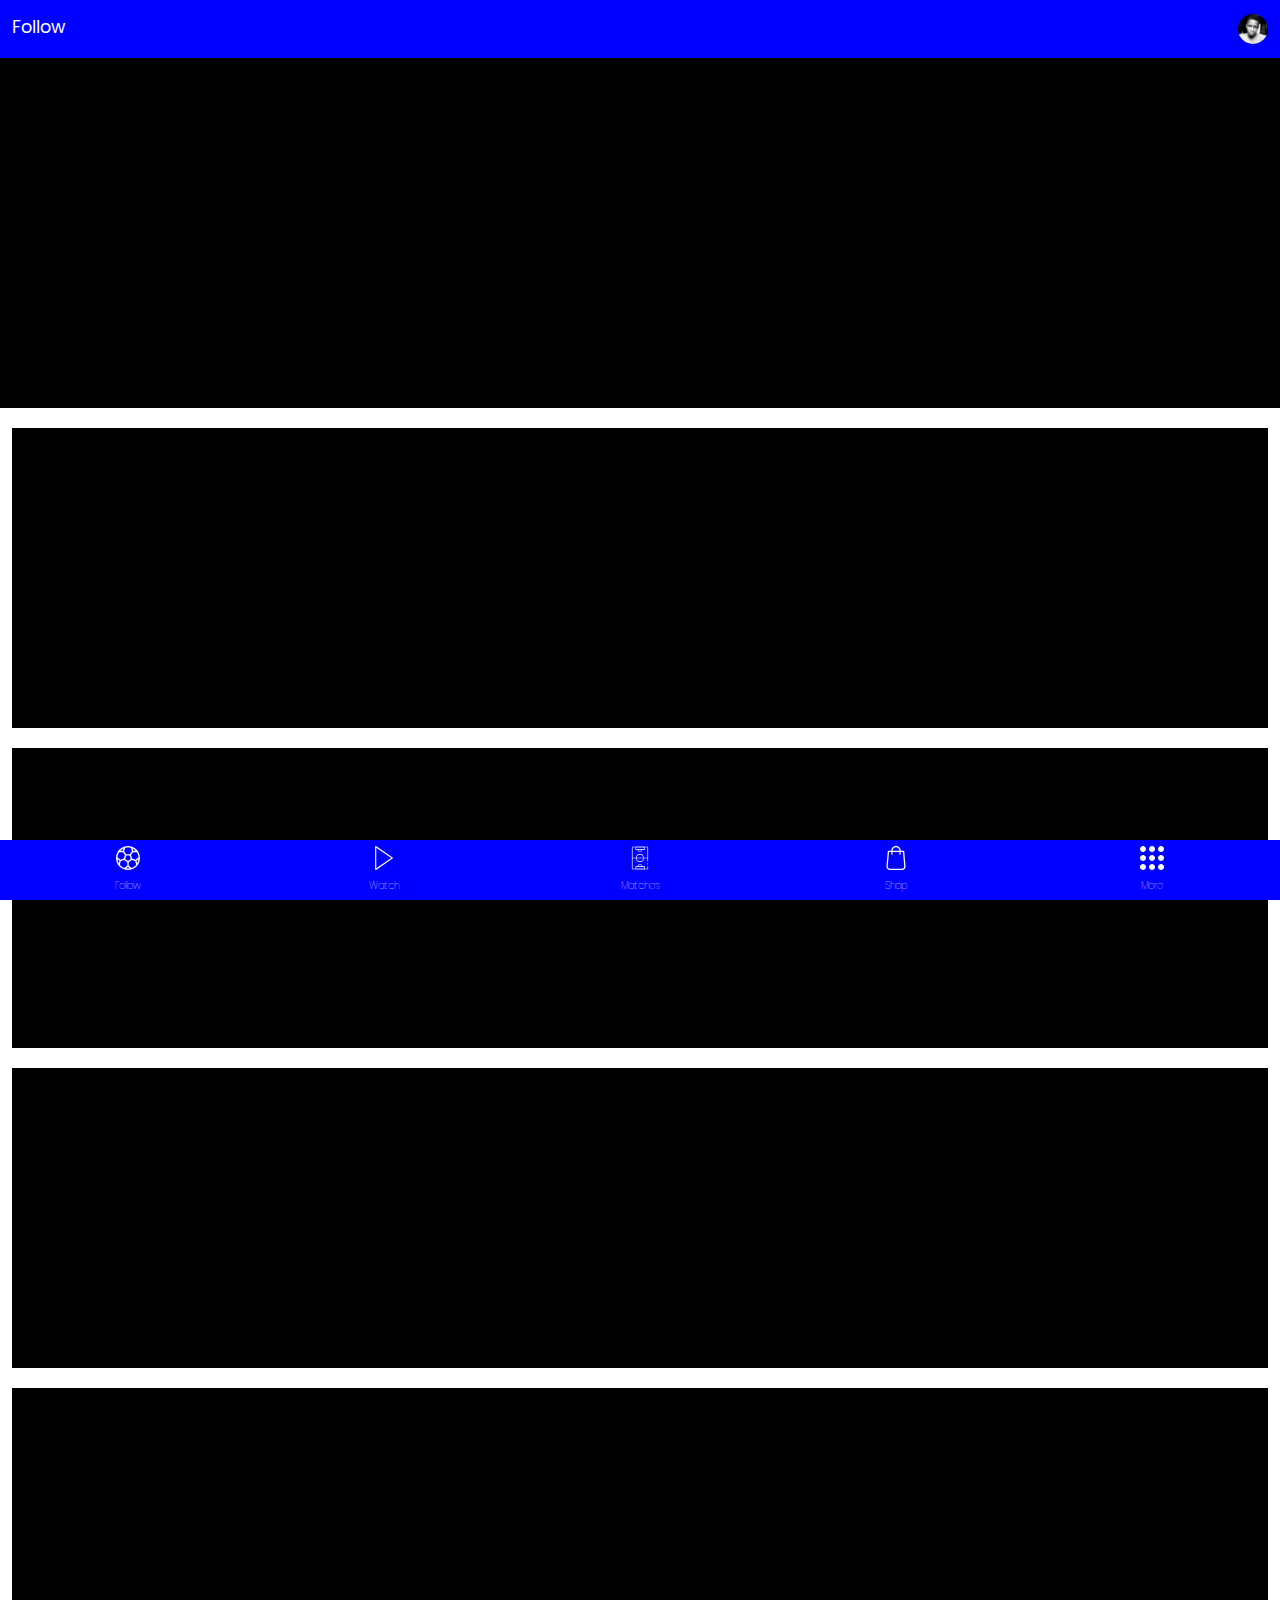
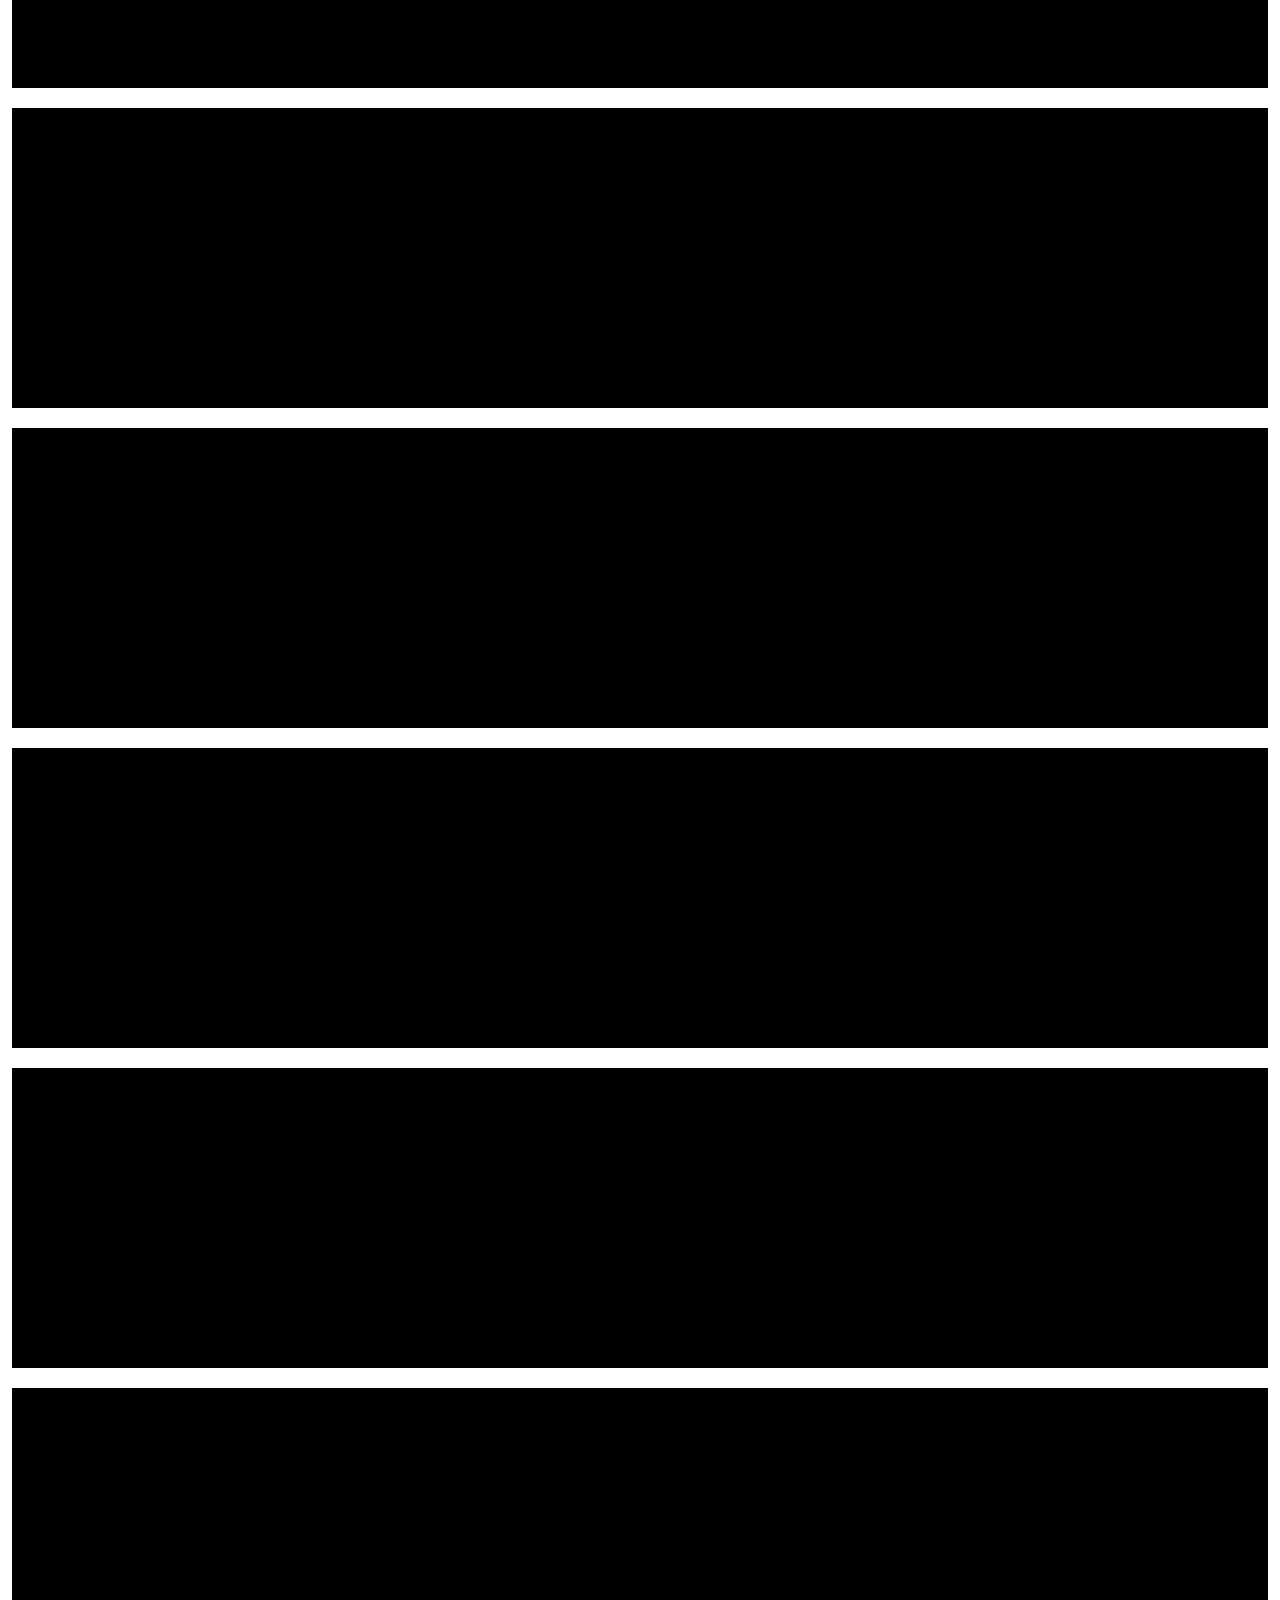
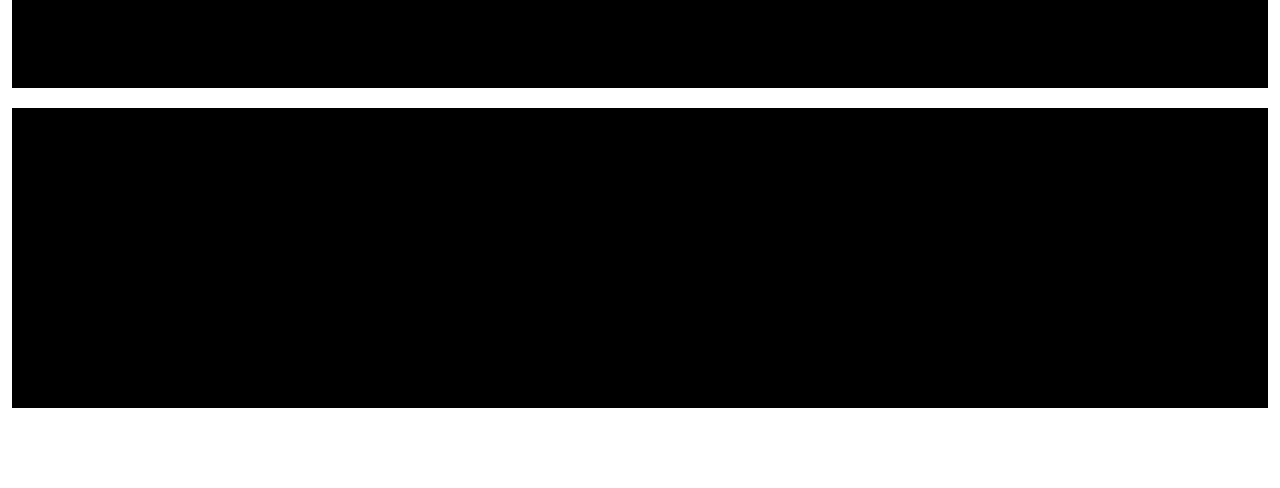
==== index.html @ 5dee57d2 "First commit. Completed the top and bottom navigation bars." ====
<!DOCTYPE html>
<html lang="en">
<head>
    <meta charset="UTF-8">
    <meta http-equiv="X-UA-Compatible" content="IE=edge">
    <meta name="viewport" content="width=device-width, initial-scale=1.0">
    <link rel="stylesheet" href="./style.css">
    <title>Chelsea-App</title>
</head>
<body>
    <nav class="top-nav">
        <a href="#">Follow</a>

        <div class="profile-image">
            <img src="./images/7aq6eh.jpg" alt="">
        </div>
    </nav>

    <main>

        <div class="latest">

        </div>

        <div class="other-feed">
            <div></div>
            <div></div>
            <div></div>
            <div></div>
            <div></div>
            <div></div>
            <div></div>
            <div></div>
            <div></div>
            <div></div>
        </div>

    </main>

    <footer class="bottom-nav">
        
        <button class="menu">
            
            <span class="icons">
                <svg id="Layer_1" enable-background="new 0 0 511.533 511.533" height="512" viewBox="0 0 511.533 511.533" width="512" xmlns="http://www.w3.org/2000/svg"><path d="m436.621 74.912c-48.308-48.308-112.537-74.912-180.854-74.912s-132.547 26.604-180.855 74.912-74.912 112.537-74.912 180.855 26.604 132.546 74.912 180.854 112.537 74.912 180.854 74.912 132.547-26.604 180.854-74.912c48.308-48.308 74.912-112.537 74.912-180.854s-26.603-132.547-74.911-180.855zm.125 240.114 43.062-31.137c-3.574 28.944-12.662 56.616-26.732 81.786zm-20.201-22.413-71.515-23.563-24.828-76.415 44.441-60.748 80.028.136c22.188 33.721 34.863 72.757 36.635 113.762zm-160.778 25.933-59.706-43.379 22.806-70.189h73.801l22.806 70.189zm-89.237-49.577-71.628 23.199-64.651-47.027c1.886-40.986 14.672-79.987 36.961-113.654l80.007.091 44.13 61.006zm-108.384 96.142c-13.993-25.204-23.002-52.898-26.495-81.855l42.968 31.255zm362.893-263.128-53.077-.09-16.378-50.674c23.415 10.986 44.991 26.075 63.823 44.907 1.921 1.921 3.789 3.88 5.632 5.857zm-105.247-63.955 24.62 76.171-44.464 60.778h-80.31l-44.122-60.995 24.843-76.116c19.125-5.182 39.059-7.866 59.408-7.866 20.566 0 40.712 2.737 60.025 8.028zm-155.261 12.924-16.522 50.622-53.079-.06c1.703-1.817 3.427-3.619 5.196-5.388 18.988-18.988 40.766-34.166 64.405-45.174zm-81.13 345.779 24.751-76.025 71.621-23.197 64.993 47.22v75.288l-64.778 47.064c-29.628-11.17-56.803-28.614-79.863-51.674-5.957-5.957-11.526-12.198-16.724-18.676zm133.352 80.722 43.013-31.251 43.013 31.251c-14.029 2.692-28.414 4.08-43.013 4.08s-28.984-1.389-43.013-4.08zm122.791-10.371-64.778-47.064v-75.288l64.925-47.171 71.499 23.558 24.541 76.116c-5.083 6.298-10.519 12.371-16.323 18.175-23.061 23.06-50.236 40.504-79.864 51.674z"/>
                </svg>
            </span>
            
            <span class="description">
                Follow
            </span>

        </button>
        
        <button class="menu">
            
            <span class="icons">
                <svg version="1.1" id="Capa_1" xmlns="http://www.w3.org/2000/svg" xmlns:xlink="http://www.w3.org/1999/xlink" x="0px" y="0px"
	 viewBox="0 0 41.999 41.999" style="enable-background:new 0 0 41.999 41.999;" xml:space="preserve">
<path d="M36.068,20.176l-29-20C6.761-0.035,6.363-0.057,6.035,0.114C5.706,0.287,5.5,0.627,5.5,0.999v40
	c0,0.372,0.206,0.713,0.535,0.886c0.146,0.076,0.306,0.114,0.465,0.114c0.199,0,0.397-0.06,0.568-0.177l29-20
	c0.271-0.187,0.432-0.494,0.432-0.823S36.338,20.363,36.068,20.176z M7.5,39.095V2.904l26.239,18.096L7.5,39.095z"/>
<g>
</g>
<g>
</g>
<g>
</g>
<g>
</g>
<g>
</g>
<g>
</g>
<g>
</g>
<g>
</g>
<g>
</g>
<g>
</g>
<g>
</g>
<g>
</g>
<g>
</g>
<g>
</g>
<g>
</g>
                </svg>

            </span>
            
            <span class="description">
                Watch
            </span>

        </button>
        
        <div class="menu">
            
            <span class="icons">
                <svg id="Icons" height="512" viewBox="0 0 74 74" width="512" xmlns="http://www.w3.org/2000/svg"><path d="m61 72h-48a1 1 0 0 1 -1-1v-68a1 1 0 0 1 1-1h48a1 1 0 0 1 1 1v43.53a1 1 0 0 1 -2 0v-42.53h-46v66h46v-6.53a1 1 0 0 1 2 0v7.53a1 1 0 0 1 -1 1z"/><path d="m61 57.47a1 1 0 0 1 -1-1v-2.94a1 1 0 0 1 2 0v2.94a1 1 0 0 1 -1 1z"/><path d="m51 12h-27a1 1 0 0 1 -1-1v-8a1 1 0 0 1 1-1h27a1 1 0 0 1 1 1v8a1 1 0 0 1 -1 1zm-26-2h25v-6h-25z"/><path d="m37 18a7.008 7.008 0 0 1 -7-7 1 1 0 0 1 2 0 5 5 0 0 0 10 0 1 1 0 0 1 2 0 7.008 7.008 0 0 1 -7 7z"/><path d="m51 72h-27a1 1 0 0 1 -1-1v-8a1 1 0 0 1 1-1h27a1 1 0 0 1 1 1v8a1 1 0 0 1 -1 1zm-26-2h25v-6h-25z"/><path d="m43 64a1 1 0 0 1 -1-1 5 5 0 0 0 -10 0 1 1 0 0 1 -2 0 7 7 0 0 1 14 0 1 1 0 0 1 -1 1z"/><path d="m61 38h-48a1 1 0 0 1 0-2h48a1 1 0 0 1 0 2z"/><path d="m37 49a12 12 0 1 1 12-12 12.013 12.013 0 0 1 -12 12zm0-22a10 10 0 1 0 10 10 10.011 10.011 0 0 0 -10-10z"/></svg>
            </span>
            
            <span class="description">
                Matches
            </span>

        </div>
        
        <button class="menu">
            
            <span class="icons">

                <svg version="1.1" id="Capa_1" xmlns="http://www.w3.org/2000/svg" xmlns:xlink="http://www.w3.org/1999/xlink" x="0px" y="0px"
	 viewBox="0 0 489 489" style="enable-background:new 0 0 489 489;" xml:space="preserve">
<g>
	<path d="M440.1,422.7l-28-315.3c-0.6-7-6.5-12.3-13.4-12.3h-57.6C340.3,42.5,297.3,0,244.5,0s-95.8,42.5-96.6,95.1H90.3
		c-7,0-12.8,5.3-13.4,12.3l-28,315.3c0,0.4-0.1,0.8-0.1,1.2c0,35.9,32.9,65.1,73.4,65.1h244.6c40.5,0,73.4-29.2,73.4-65.1
		C440.2,423.5,440.2,423.1,440.1,422.7z M244.5,27c37.9,0,68.8,30.4,69.6,68.1H174.9C175.7,57.4,206.6,27,244.5,27z M366.8,462
		H122.2c-25.4,0-46-16.8-46.4-37.5l26.8-302.3h45.2v41c0,7.5,6,13.5,13.5,13.5s13.5-6,13.5-13.5v-41h139.3v41
		c0,7.5,6,13.5,13.5,13.5s13.5-6,13.5-13.5v-41h45.2l26.9,302.3C412.8,445.2,392.1,462,366.8,462z"/>
</g>
<g>
</g>
<g>
</g>
<g>
</g>
<g>
</g>
<g>
</g>
<g>
</g>
<g>
</g>
<g>
</g>
<g>
</g>
<g>
</g>
<g>
</g>
<g>
</g>
<g>
</g>
<g>
</g>
<g>
</g>
                </svg>

            </span>
            
            <span class="description">
                Shop
            </span>

        </button>
        
        <button class="menu">
            
            <span class="icons">
                <svg height="448pt" viewBox="0 0 448 448" width="448pt" xmlns="http://www.w3.org/2000/svg"><path d="m280 56c0 30.929688-25.070312 56-56 56s-56-25.070312-56-56 25.070312-56 56-56 56 25.070312 56 56zm0 0"/><path d="m280 392c0 30.929688-25.070312 56-56 56s-56-25.070312-56-56 25.070312-56 56-56 56 25.070312 56 56zm0 0"/><path d="m280 224c0 30.929688-25.070312 56-56 56s-56-25.070312-56-56 25.070312-56 56-56 56 25.070312 56 56zm0 0"/><path d="m448 56c0 30.929688-25.070312 56-56 56s-56-25.070312-56-56 25.070312-56 56-56 56 25.070312 56 56zm0 0"/><path d="m448 392c0 30.929688-25.070312 56-56 56s-56-25.070312-56-56 25.070312-56 56-56 56 25.070312 56 56zm0 0"/><path d="m448 224c0 30.929688-25.070312 56-56 56s-56-25.070312-56-56 25.070312-56 56-56 56 25.070312 56 56zm0 0"/><path d="m112 56c0 30.929688-25.070312 56-56 56s-56-25.070312-56-56 25.070312-56 56-56 56 25.070312 56 56zm0 0"/><path d="m112 392c0 30.929688-25.070312 56-56 56s-56-25.070312-56-56 25.070312-56 56-56 56 25.070312 56 56zm0 0"/><path d="m112 224c0 30.929688-25.070312 56-56 56s-56-25.070312-56-56 25.070312-56 56-56 56 25.070312 56 56zm0 0"/></svg>
            </span>
            
            <span class="description">
                More
            </span>

        </button>
    </footer>

    <script src="./app.js"></script>
</body>
</html>
---- style.css ----
@import url('https://fonts.googleapis.com/css2?family=Poppins:ital,wght@0,100;0,200;0,300;0,400;0,500;0,600;0,700;0,800;0,900;1,100;1,200;1,300;1,400;1,500;1,600;1,700;1,800;1,900&display=swap');

* {
    margin: 0;
    padding: 0;
    box-sizing: border-box;
    font-family: 'Poppins', sans-serif; 
}

body {
    width: 100%;
    
}

.top-nav {
    display: flex;
    justify-content: space-between;
    background-color: blue;
    padding: 14px 12px;
    width: 100%;
    position: sticky;
    top: 0;
}

.top-nav a {
    font-size: 1.1em;
    text-decoration: none;
    color: #fff;
    cursor: pointer;
}

.top-nav .profile-image {
    width: 30px;
    height: 30px;
    border-radius: 50%;
    overflow: hidden;
}

.top-nav .profile-image img {
    width: 100%;
}

/* main section */

main {
    display: grid;
    grid-template-columns: 1fr;
}

main > .latest {
    width: 100%;
    height: 350px;
    background-color: black;
}

main > .other-feed {
    padding: 0px 12px;
}

main > .other-feed > div {
    width: 100%;
    height: 300px;
    background-color: black;
    margin: 20px 0px;

}






.bottom-nav {
    width: 100%;
    display: flex;
    align-items: center;
    background-color: blue;
    position: sticky;
    bottom: 0px;
}

.bottom-nav > .menu {
    width: 100%;
    display: flex;
    flex-direction: column;
    align-items: center;
    padding: 6px 10px;
    justify-content: center;
    background-color: blue;
    border: none;
    outline: none;
}

.bottom-nav > .menu.active {
    background-color: rgb(55, 55, 255);
}

.bottom-nav > .menu > .icons {
    display: grid;
    place-items: center;
    margin-bottom: 8px;
}

.bottom-nav > .menu > .icons > svg {
    width: 24px;
    height: 24px;
    fill: #fff;
}

.bottom-nav > .menu > .description {
    color: #fff;
    font-size: 10px;
    font-weight: 100;
}
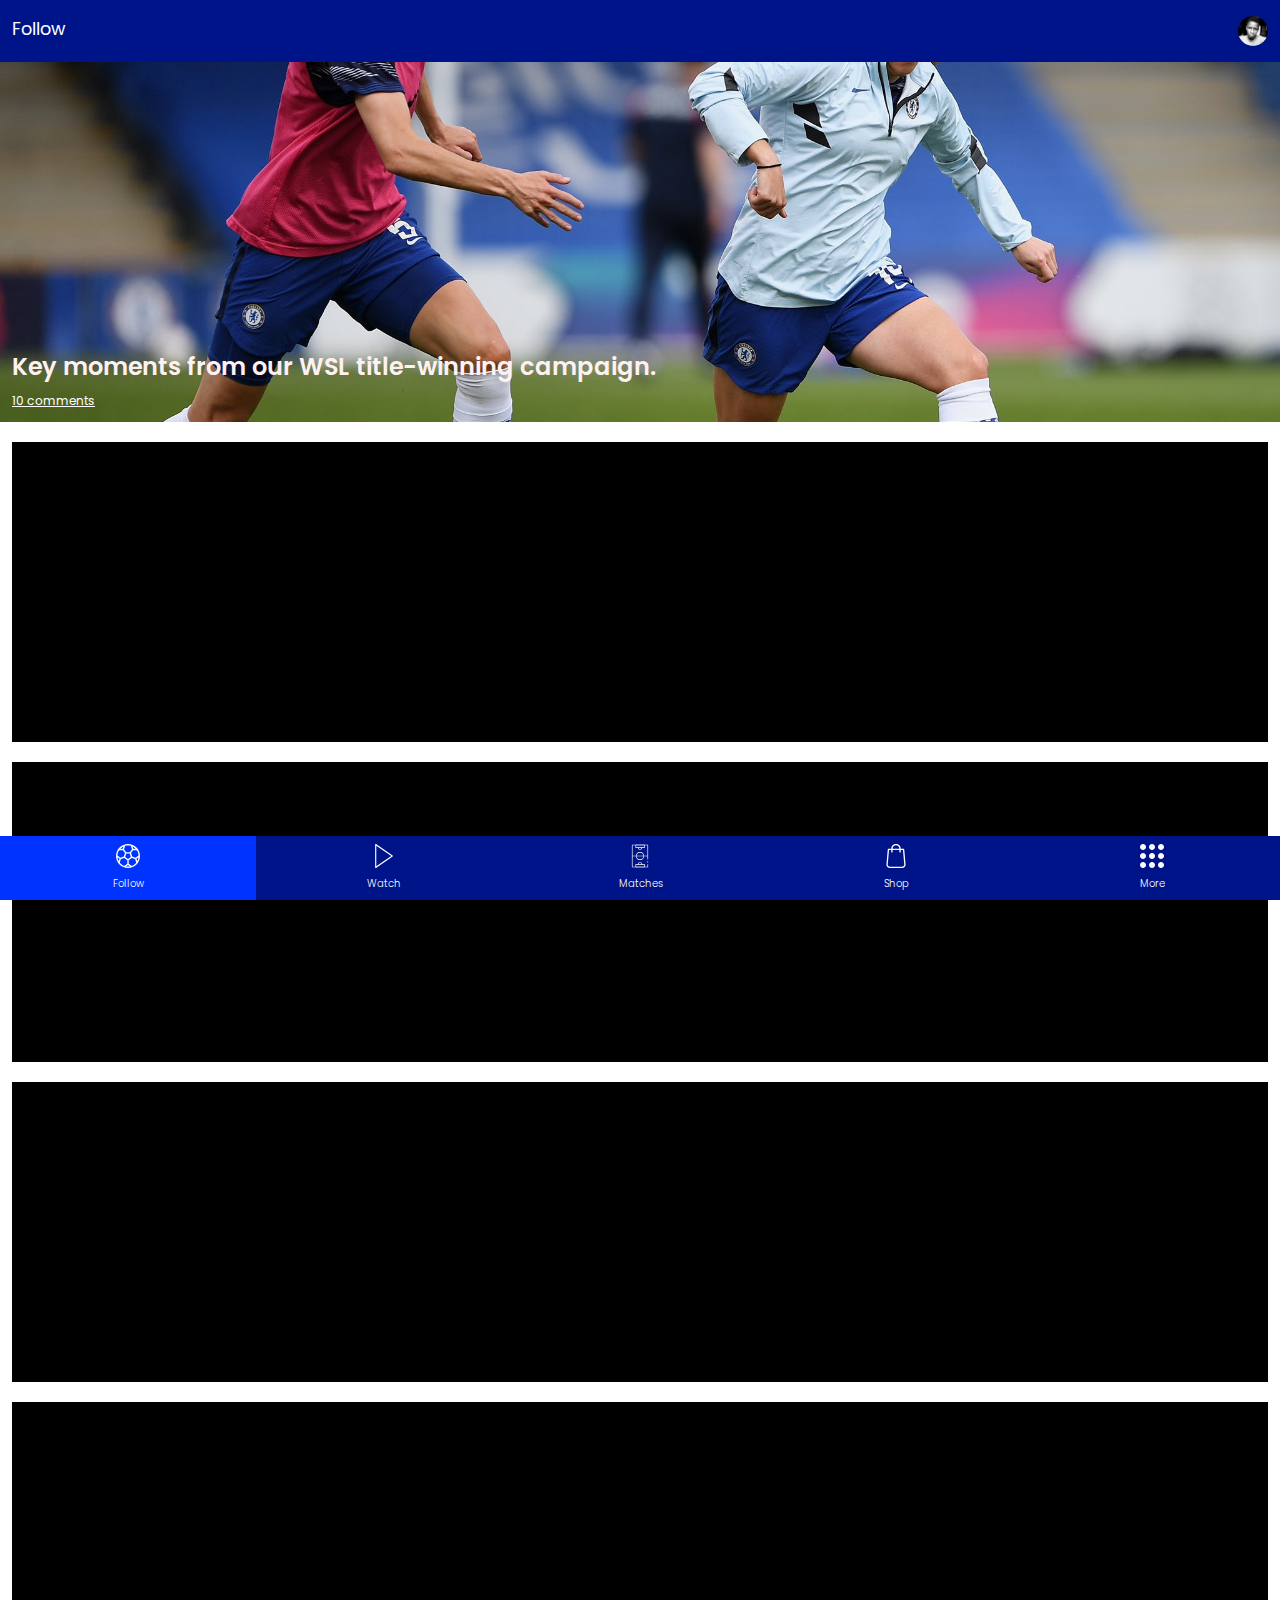
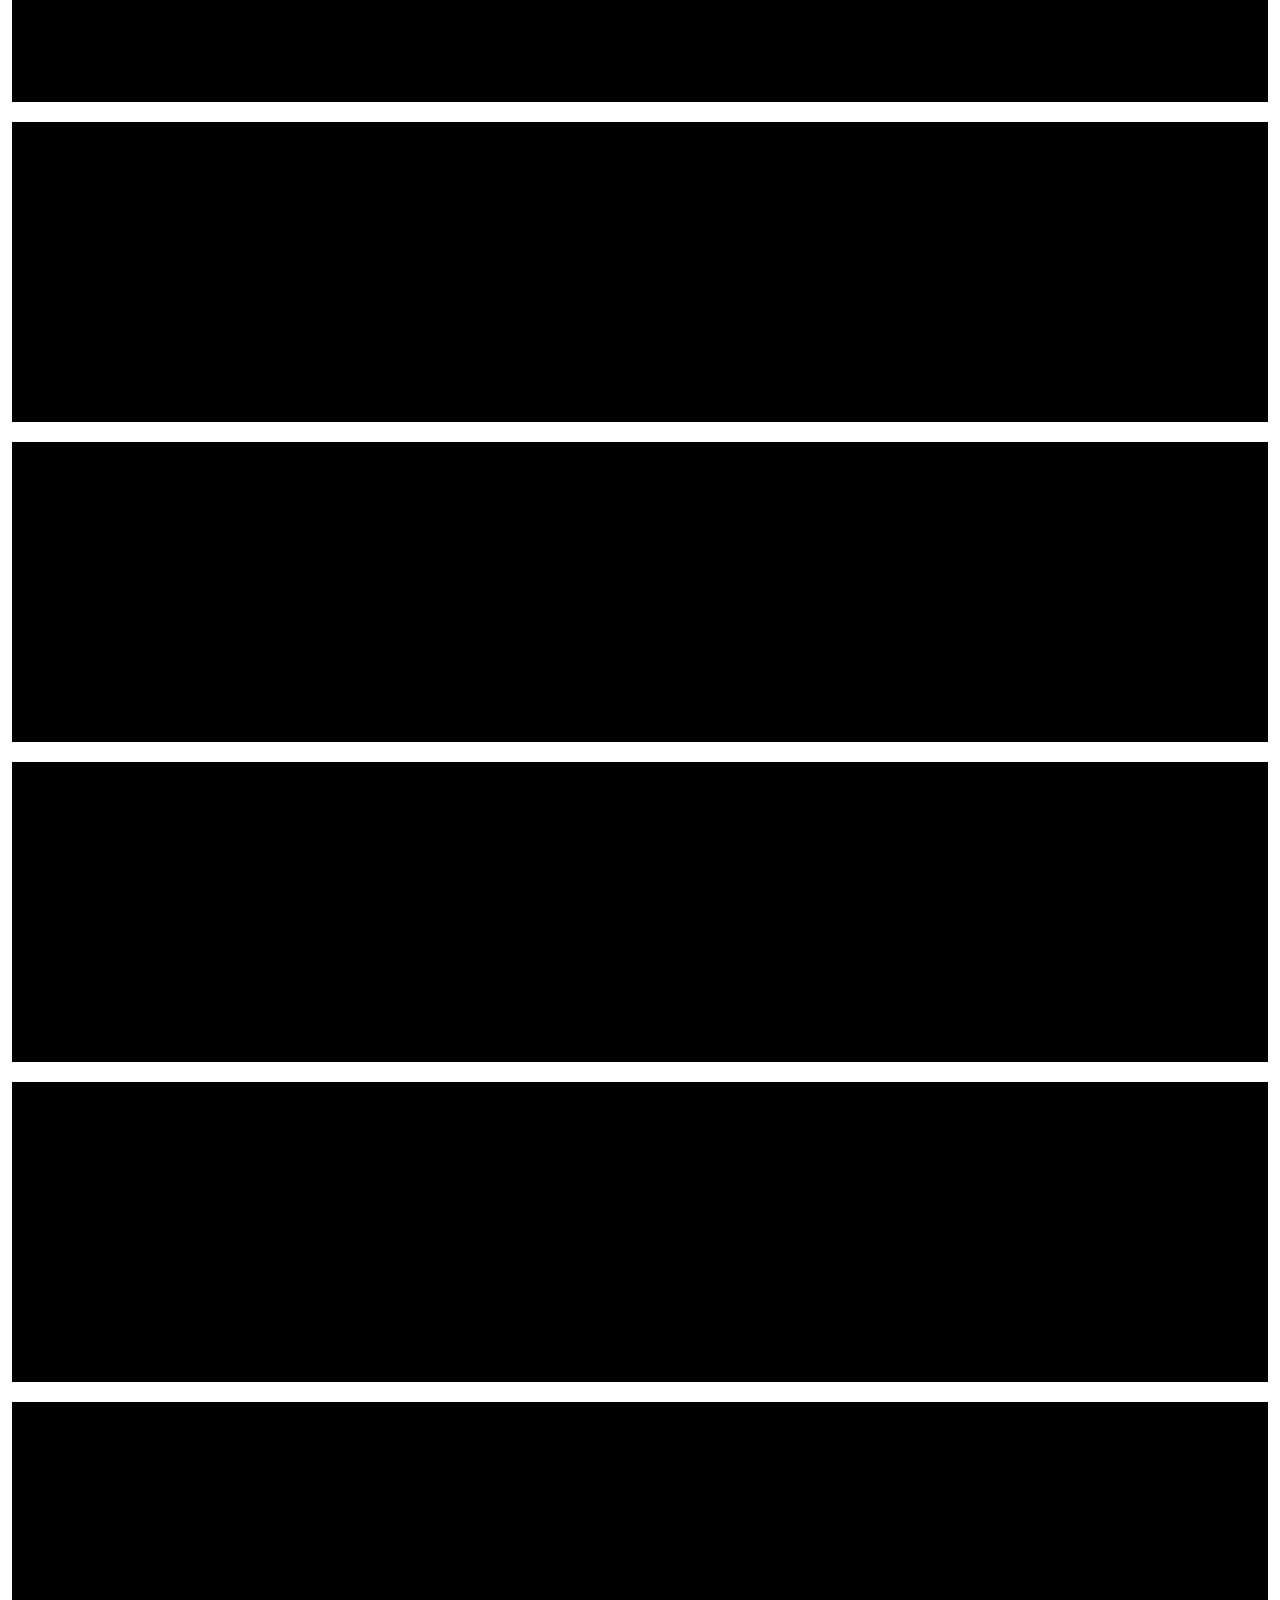
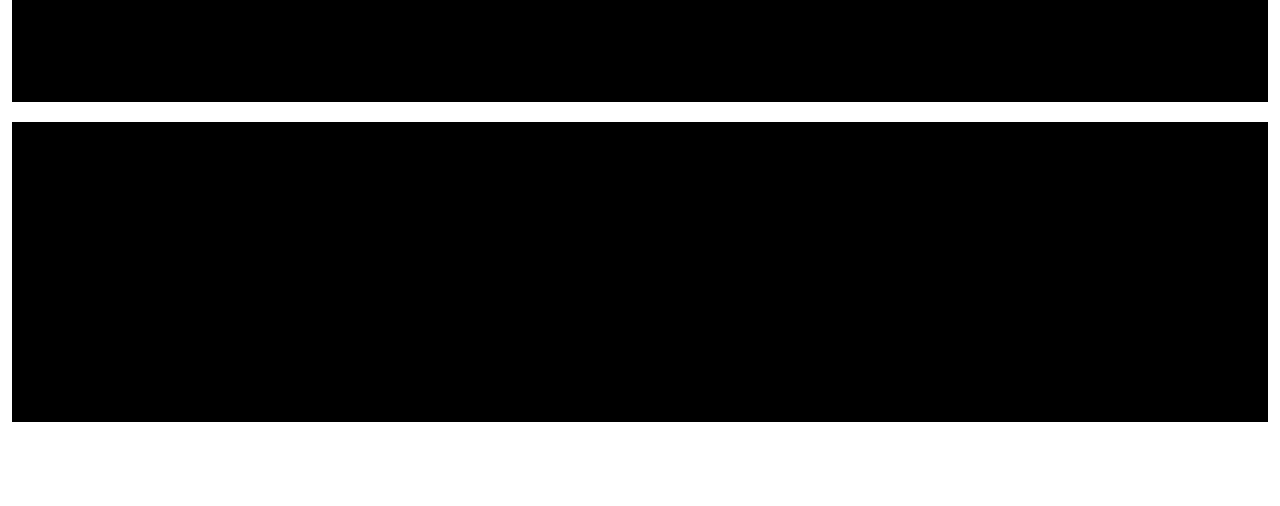
==== commit f742e9a0: "Second commit." ====
--- a/index.html
+++ b/index.html
@@ -4,7 +4,7 @@
     <meta charset="UTF-8">
     <meta http-equiv="X-UA-Compatible" content="IE=edge">
     <meta name="viewport" content="width=device-width, initial-scale=1.0">
-    <link rel="stylesheet" href="./style.css">
+    <link rel="stylesheet" href="./css/style.css">
     <title>Chelsea-App</title>
 </head>
 <body>
@@ -19,7 +19,10 @@
     <main>
 
         <div class="latest">
-
+            <div class="title">
+                <h3>Key moments from our WSL title-winning campaign.</h3>
+                <a href="#">10 comments</a>
+            </div>
         </div>
 
         <div class="other-feed">
@@ -39,7 +42,7 @@
 
     <footer class="bottom-nav">
         
-        <button class="menu">
+        <button class="menu active">
             
             <span class="icons">
                 <svg id="Layer_1" enable-background="new 0 0 511.533 511.533" height="512" viewBox="0 0 511.533 511.533" width="512" xmlns="http://www.w3.org/2000/svg"><path d="m436.621 74.912c-48.308-48.308-112.537-74.912-180.854-74.912s-132.547 26.604-180.855 74.912-74.912 112.537-74.912 180.855 26.604 132.546 74.912 180.854 112.537 74.912 180.854 74.912 132.547-26.604 180.854-74.912c48.308-48.308 74.912-112.537 74.912-180.854s-26.603-132.547-74.911-180.855zm.125 240.114 43.062-31.137c-3.574 28.944-12.662 56.616-26.732 81.786zm-20.201-22.413-71.515-23.563-24.828-76.415 44.441-60.748 80.028.136c22.188 33.721 34.863 72.757 36.635 113.762zm-160.778 25.933-59.706-43.379 22.806-70.189h73.801l22.806 70.189zm-89.237-49.577-71.628 23.199-64.651-47.027c1.886-40.986 14.672-79.987 36.961-113.654l80.007.091 44.13 61.006zm-108.384 96.142c-13.993-25.204-23.002-52.898-26.495-81.855l42.968 31.255zm362.893-263.128-53.077-.09-16.378-50.674c23.415 10.986 44.991 26.075 63.823 44.907 1.921 1.921 3.789 3.88 5.632 5.857zm-105.247-63.955 24.62 76.171-44.464 60.778h-80.31l-44.122-60.995 24.843-76.116c19.125-5.182 39.059-7.866 59.408-7.866 20.566 0 40.712 2.737 60.025 8.028zm-155.261 12.924-16.522 50.622-53.079-.06c1.703-1.817 3.427-3.619 5.196-5.388 18.988-18.988 40.766-34.166 64.405-45.174zm-81.13 345.779 24.751-76.025 71.621-23.197 64.993 47.22v75.288l-64.778 47.064c-29.628-11.17-56.803-28.614-79.863-51.674-5.957-5.957-11.526-12.198-16.724-18.676zm133.352 80.722 43.013-31.251 43.013 31.251c-14.029 2.692-28.414 4.08-43.013 4.08s-28.984-1.389-43.013-4.08zm122.791-10.371-64.778-47.064v-75.288l64.925-47.171 71.499 23.558 24.541 76.116c-5.083 6.298-10.519 12.371-16.323 18.175-23.061 23.06-50.236 40.504-79.864 51.674z"/>
@@ -178,6 +181,6 @@
         </button>
     </footer>
 
-    <script src="./app.js"></script>
+    <script src="./JS/app.js"></script>
 </body>
 </html>--- a/css/style.css
+++ b/css/style.css
@@ -0,0 +1,139 @@
+@import url('https://fonts.googleapis.com/css2?family=Poppins:ital,wght@0,100;0,200;0,300;0,400;0,500;0,600;0,700;0,800;0,900;1,100;1,200;1,300;1,400;1,500;1,600;1,700;1,800;1,900&display=swap');
+
+* {
+    margin: 0;
+    padding: 0;
+    box-sizing: border-box;
+    font-family: 'Poppins', sans-serif; 
+}
+
+body {
+    width: 100%;
+    
+}
+
+.top-nav {
+    display: flex;
+    justify-content: space-between;
+    background-color: #001489;
+    padding: 16px 12px;
+    width: 100%;
+    position: sticky;
+    top: 0;
+}
+
+.top-nav a {
+    font-size: 1.1em;
+    text-decoration: none;
+    color: #fff;
+    cursor: pointer;
+}
+
+.top-nav .profile-image {
+    width: 30px;
+    height: 30px;
+    border-radius: 50%;
+    overflow: hidden;
+}
+
+.top-nav .profile-image img {
+    width: 100%;
+}
+
+/* main section */
+
+main {
+    display: grid;
+    grid-template-columns: 1fr;
+}
+
+main > .latest {
+    width: 100%;
+    height: 360px;
+    background-image: url("../images/E08u3syXMAMa49-.jpg");
+    background-size: cover;
+    background-position: center;
+    position: relative;
+}
+
+main > .latest > .title {
+    display: flex;
+    flex-direction: column;
+    justify-content: center;
+    position: absolute;
+    bottom: 0px;
+    padding: 12px;
+}
+
+main > .latest > .title > h3 {
+    color: #fff1f1;
+    font-size: 24px;
+    font-weight: 600;
+    line-height: 30px;
+    margin-bottom: 10px;
+}
+
+main > .latest > .title > a {
+    font-size: 12px;
+    color: #fff;
+}
+
+main > .other-feed {
+    padding: 0px 12px;
+}
+
+main > .other-feed > div {
+    width: 100%;
+    height: 300px;
+    background-color: black;
+    margin: 20px 0px;
+}
+
+
+
+
+
+
+.bottom-nav {
+    width: 100%;
+    display: flex;
+    align-items: center;
+    background-color:#001489;
+    position: sticky;
+    bottom: 0px;
+}
+
+.bottom-nav > .menu {
+    width: 100%;
+    display: flex;
+    flex-direction: column;
+    align-items: center;
+    padding: 8px 12px;
+    justify-content: center;
+    background-color: #001489;
+    border: none;
+    outline: none;
+}
+
+.bottom-nav > .menu.active {
+    background-color: 
+    #0033ff;
+}
+
+.bottom-nav > .menu > .icons {
+    display: grid;
+    place-items: center;
+    margin-bottom: 8px;
+}
+
+.bottom-nav > .menu > .icons > svg {
+    width: 24px;
+    height: 24px;
+    fill: #fff;
+}
+
+.bottom-nav > .menu > .description {
+    color: #fff;
+    font-size: 10px;
+    font-weight: 300;
+}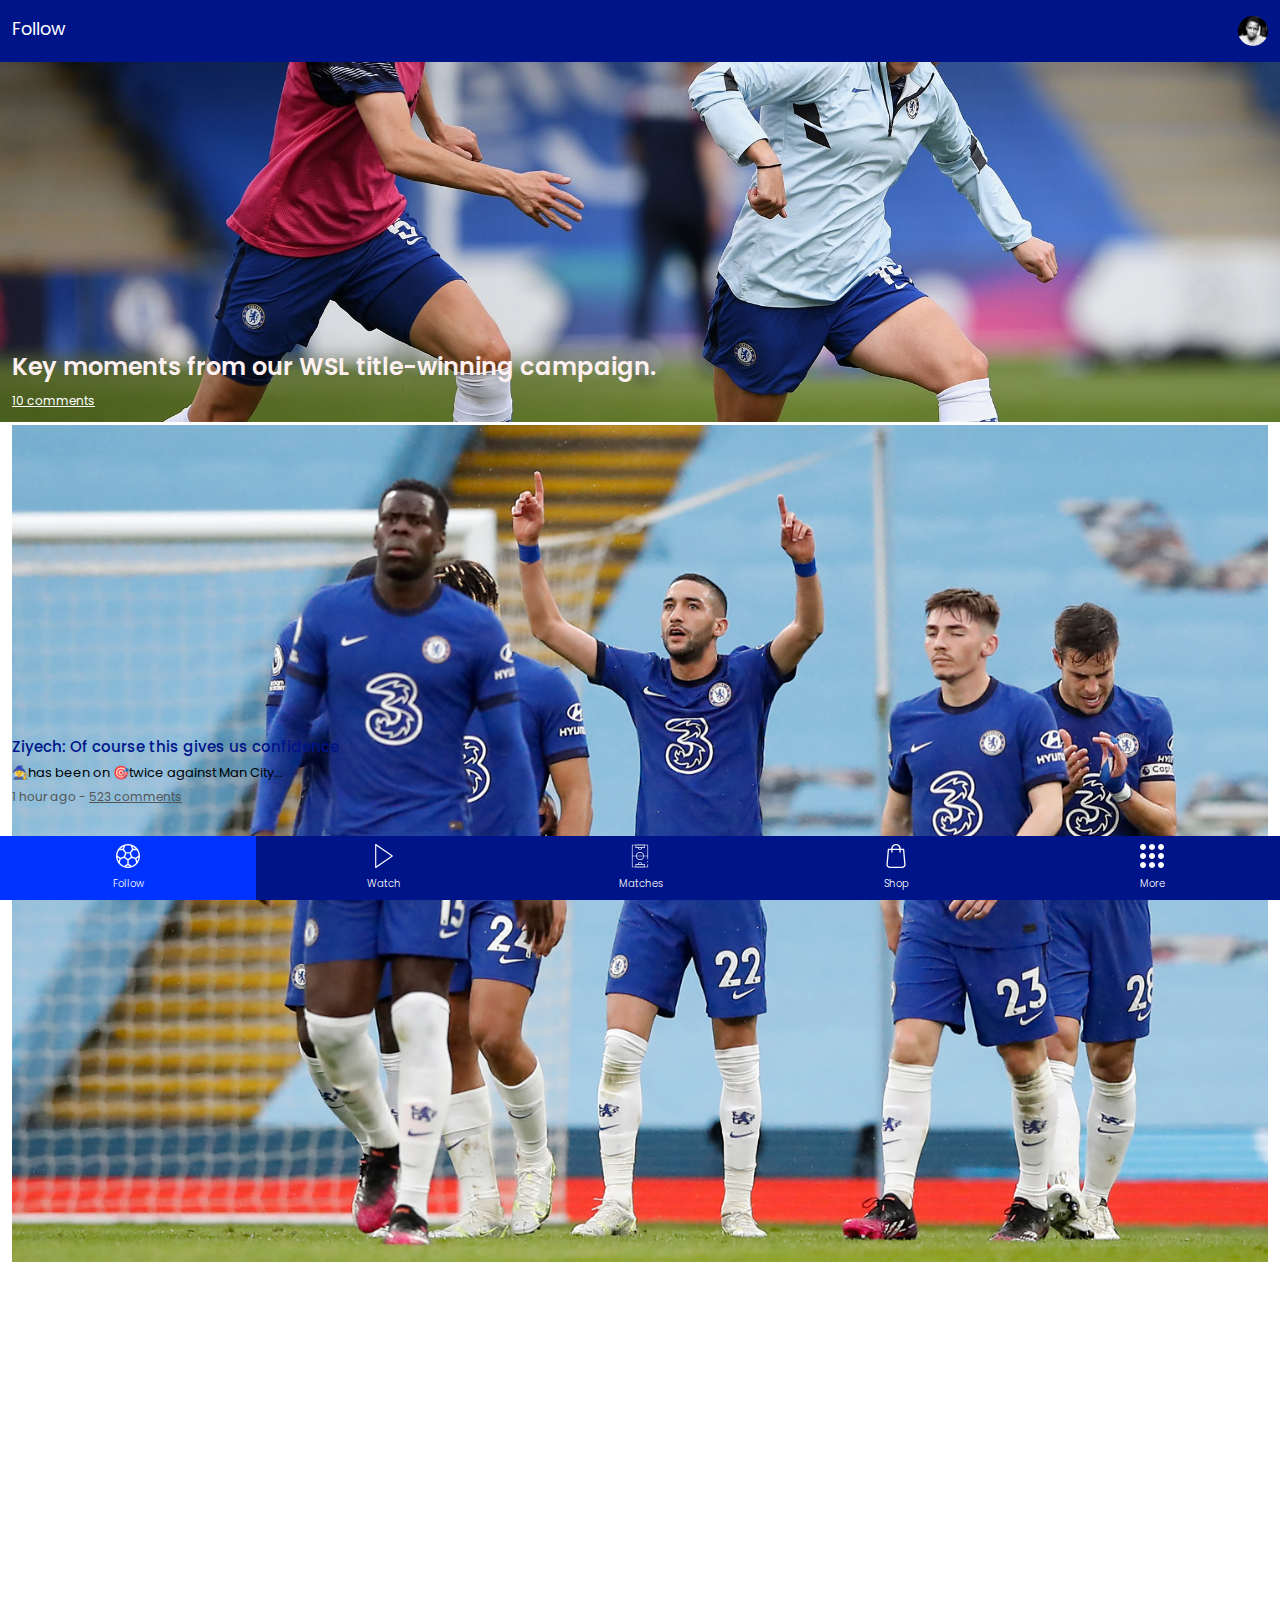
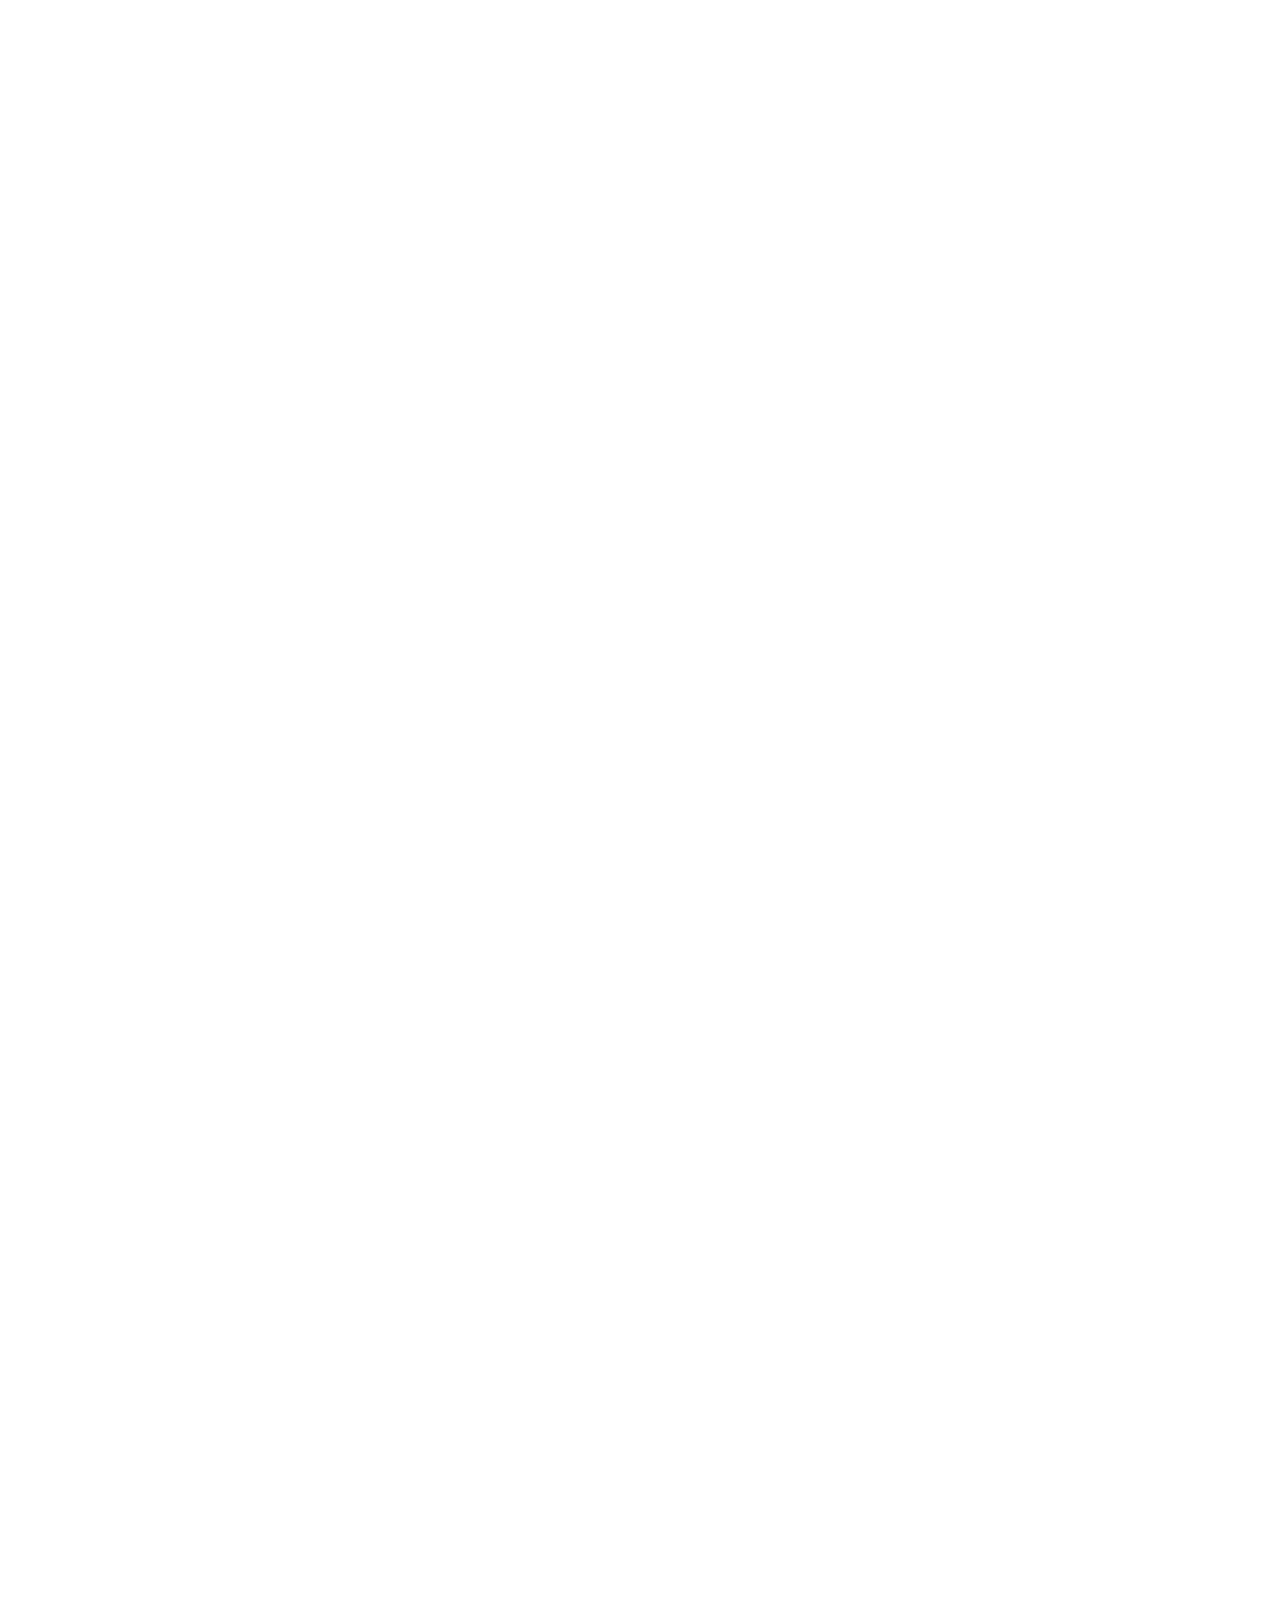
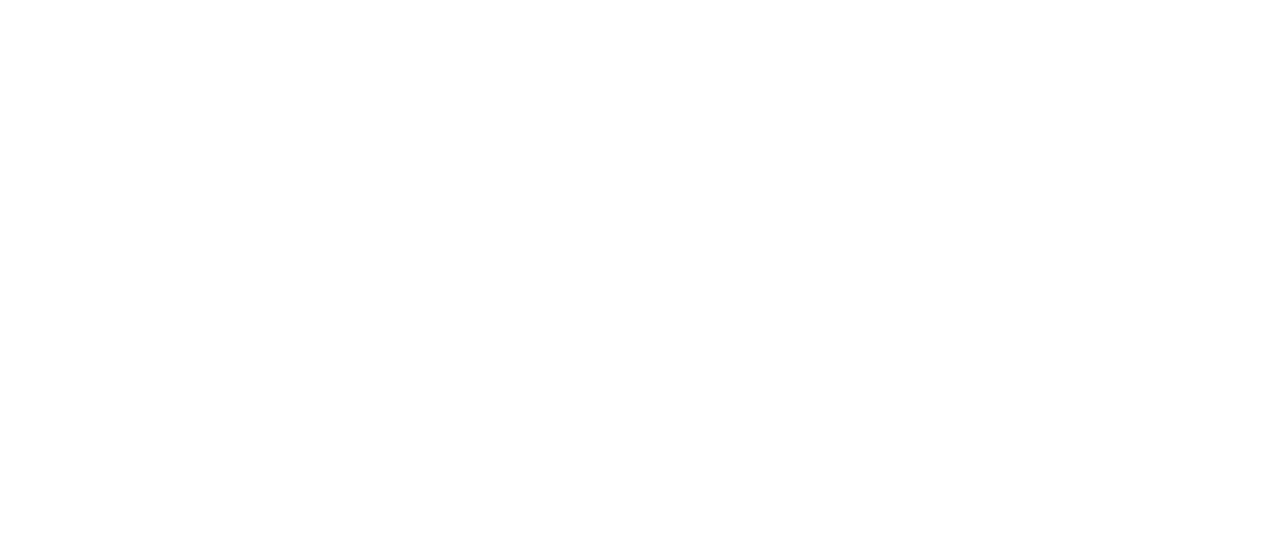
==== commit 1d2f3a0c: "third commit." ====
--- a/index.html
+++ b/index.html
@@ -26,16 +26,53 @@
         </div>
 
         <div class="other-feed">
-            <div></div>
-            <div></div>
-            <div></div>
-            <div></div>
-            <div></div>
-            <div></div>
-            <div></div>
-            <div></div>
-            <div></div>
-            <div></div>
+
+            <div class="feed">
+                <div class="article-image"><img src="./images/19.jpg" alt=""></div>
+
+                <div class="headline">
+                    <p>Ziyech: Of course this gives us confidence</p>
+                    <small>&#129497has been on &#127919twice against Man City...</small>
+                    <span>1 hour ago - <a href="#">523 comments</a></span>
+                </div>
+               
+            </div>
+ 
+            <div class="feed">
+                <div class="article-image"></div>
+            </div>
+ 
+            <div class="feed">
+                <div class="article-image"></div>
+            </div>
+ 
+            <div class="feed">
+                <div class="article-image"></div>
+            </div>
+ 
+            <div class="feed">
+                <div class="article-image"></div>
+            </div>
+ 
+            <div class="feed">
+                <div class="article-image"></div>
+            </div>
+ 
+            <div class="feed">
+                <div class="article-image"></div>
+            </div>
+ 
+            <div class="feed">
+                <div class="article-image"></div>
+            </div>
+ 
+            <div class="feed">
+                <div class="article-image"></div>
+            </div>
+ 
+            <div class="feed">
+                <div class="article-image"></div>
+            </div>
         </div>
 
     </main>
--- a/css/style.css
+++ b/css/style.css
@@ -53,14 +53,18 @@
     background-image: url("../images/E08u3syXMAMa49-.jpg");
     background-size: cover;
     background-position: center;
-    position: relative;
+    /* position: relative; */
+    overflow: hidden;
+    display: flex;
+    align-items: flex-end;
+    margin-bottom: 28px;
 }
 
 main > .latest > .title {
     display: flex;
     flex-direction: column;
     justify-content: center;
-    position: absolute;
+    /* position: absolute; */
     bottom: 0px;
     padding: 12px;
 }
@@ -82,11 +86,53 @@
     padding: 0px 12px;
 }
 
-main > .other-feed > div {
+main > .other-feed > .feed {
+    display: flex;
+    justify-content: center;
+    flex-direction: column;
     width: 100%;
     height: 300px;
-    background-color: black;
+    background-color: transparent;
     margin: 20px 0px;
+}
+
+main > .other-feed > .feed:nth-child(1) > .article-image {
+    width: 100%;
+    height: 300px;
+    
+    background-repeat: no-repeat;
+    background-position: center;
+    background-size: cover;
+}
+
+main > .other-feed > .feed:nth-child(1) > .article-image > img {
+    width: 100%;
+}
+
+main > .other-feed > .feed:nth-child(1) > .headline {
+    width: 100%;
+    display: flex;
+    justify-content: center;
+    flex-direction: column;
+    padding: 10px 0;
+}
+
+main > .other-feed > .feed:nth-child(1) > .headline > p {
+    color: #001489;
+    font-size: 15px;
+    font-weight: 500;
+    margin-bottom: 5px;
+}
+
+main > .other-feed > .feed:nth-child(1) > .headline > small {
+    font-size: 13px;
+    margin-bottom: 5px;
+}
+
+main > .other-feed > .feed:nth-child(1) > .headline > span, a {
+    width: 180px;
+    font-size: 12px;
+    color: #555;
 }
 
 
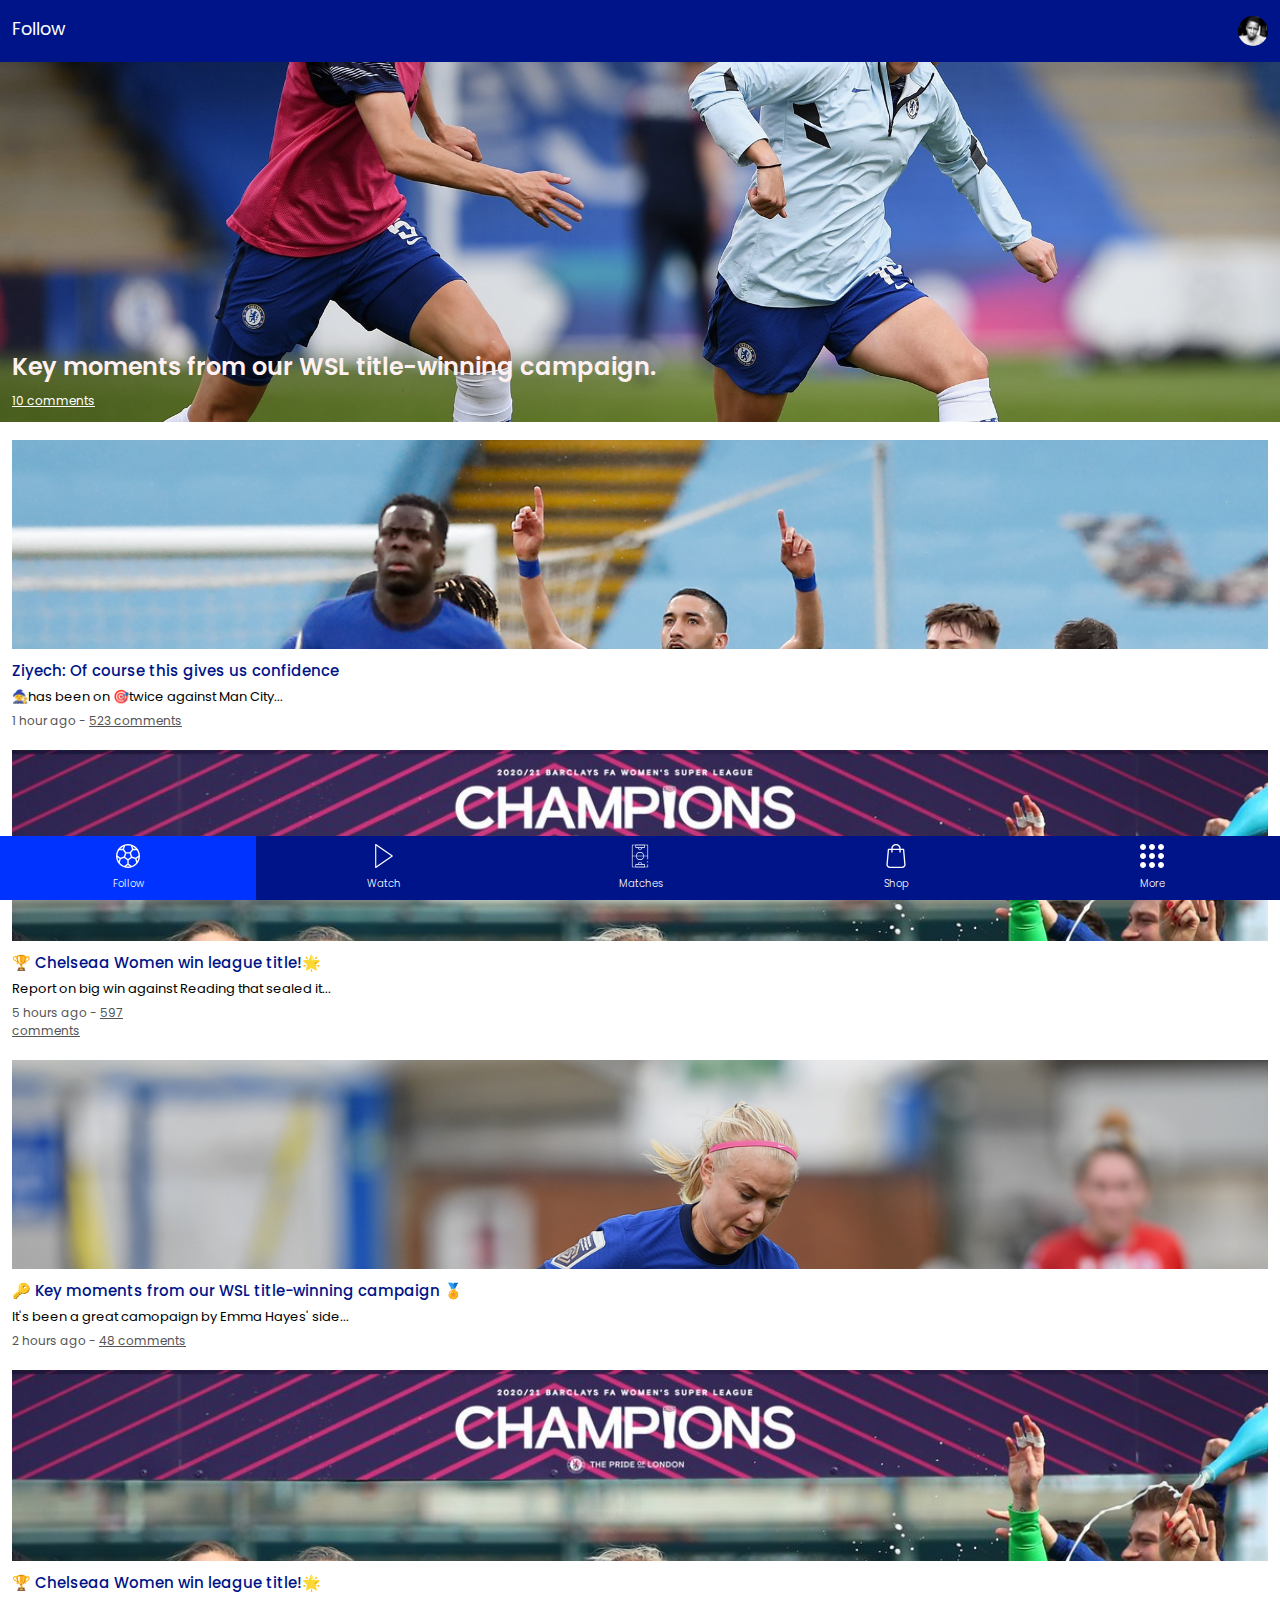
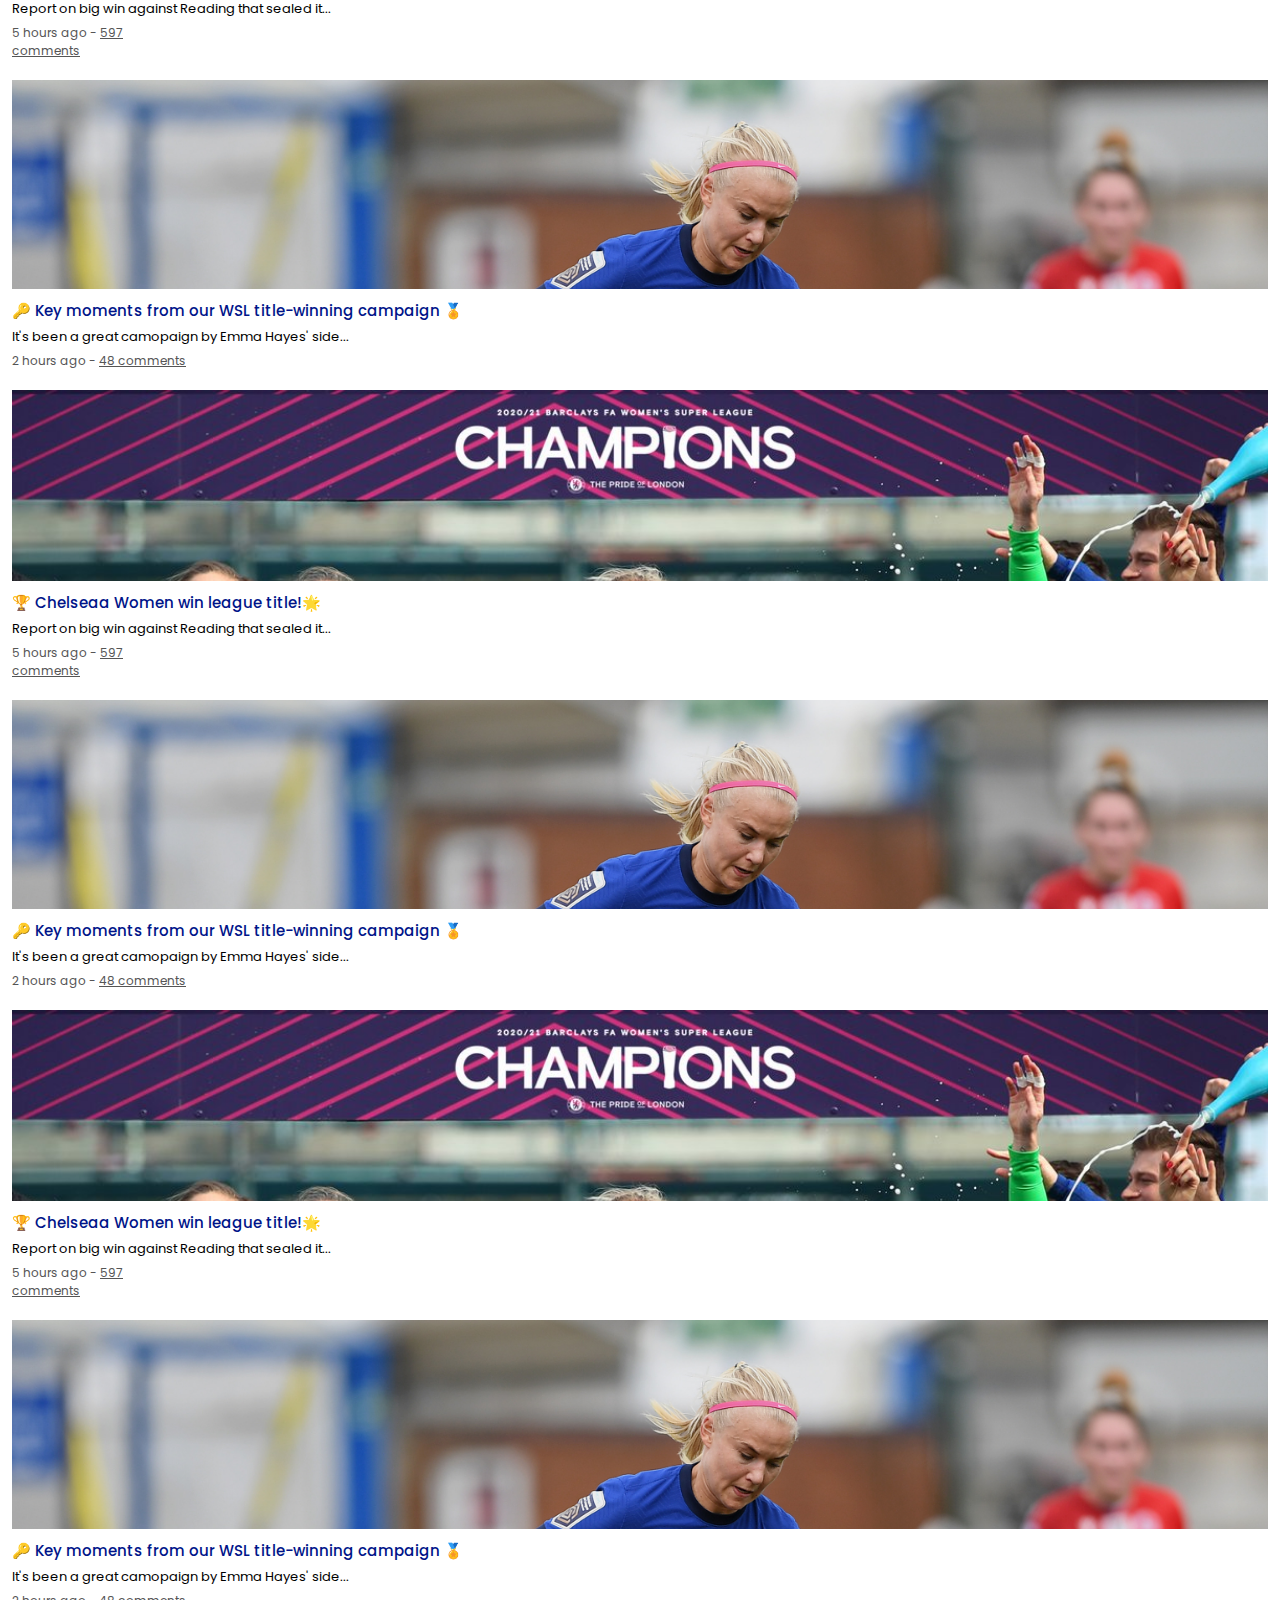
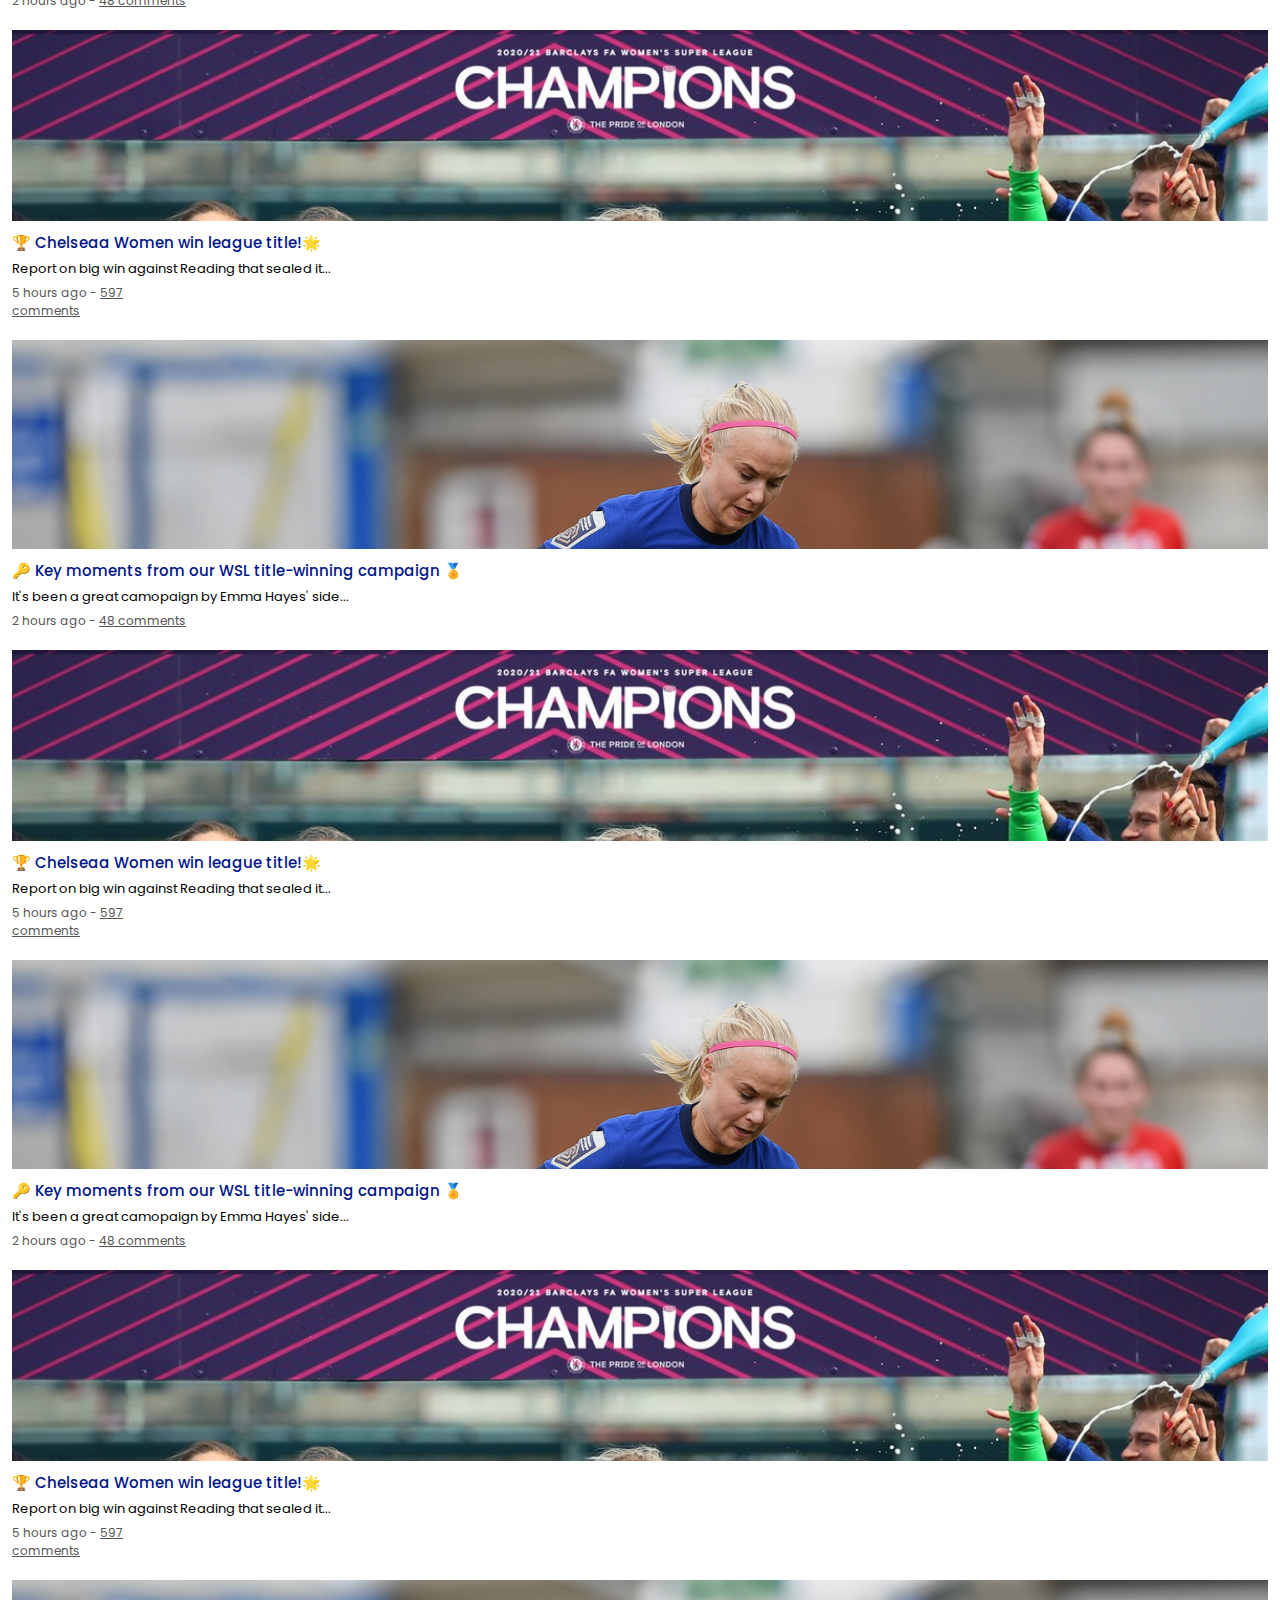
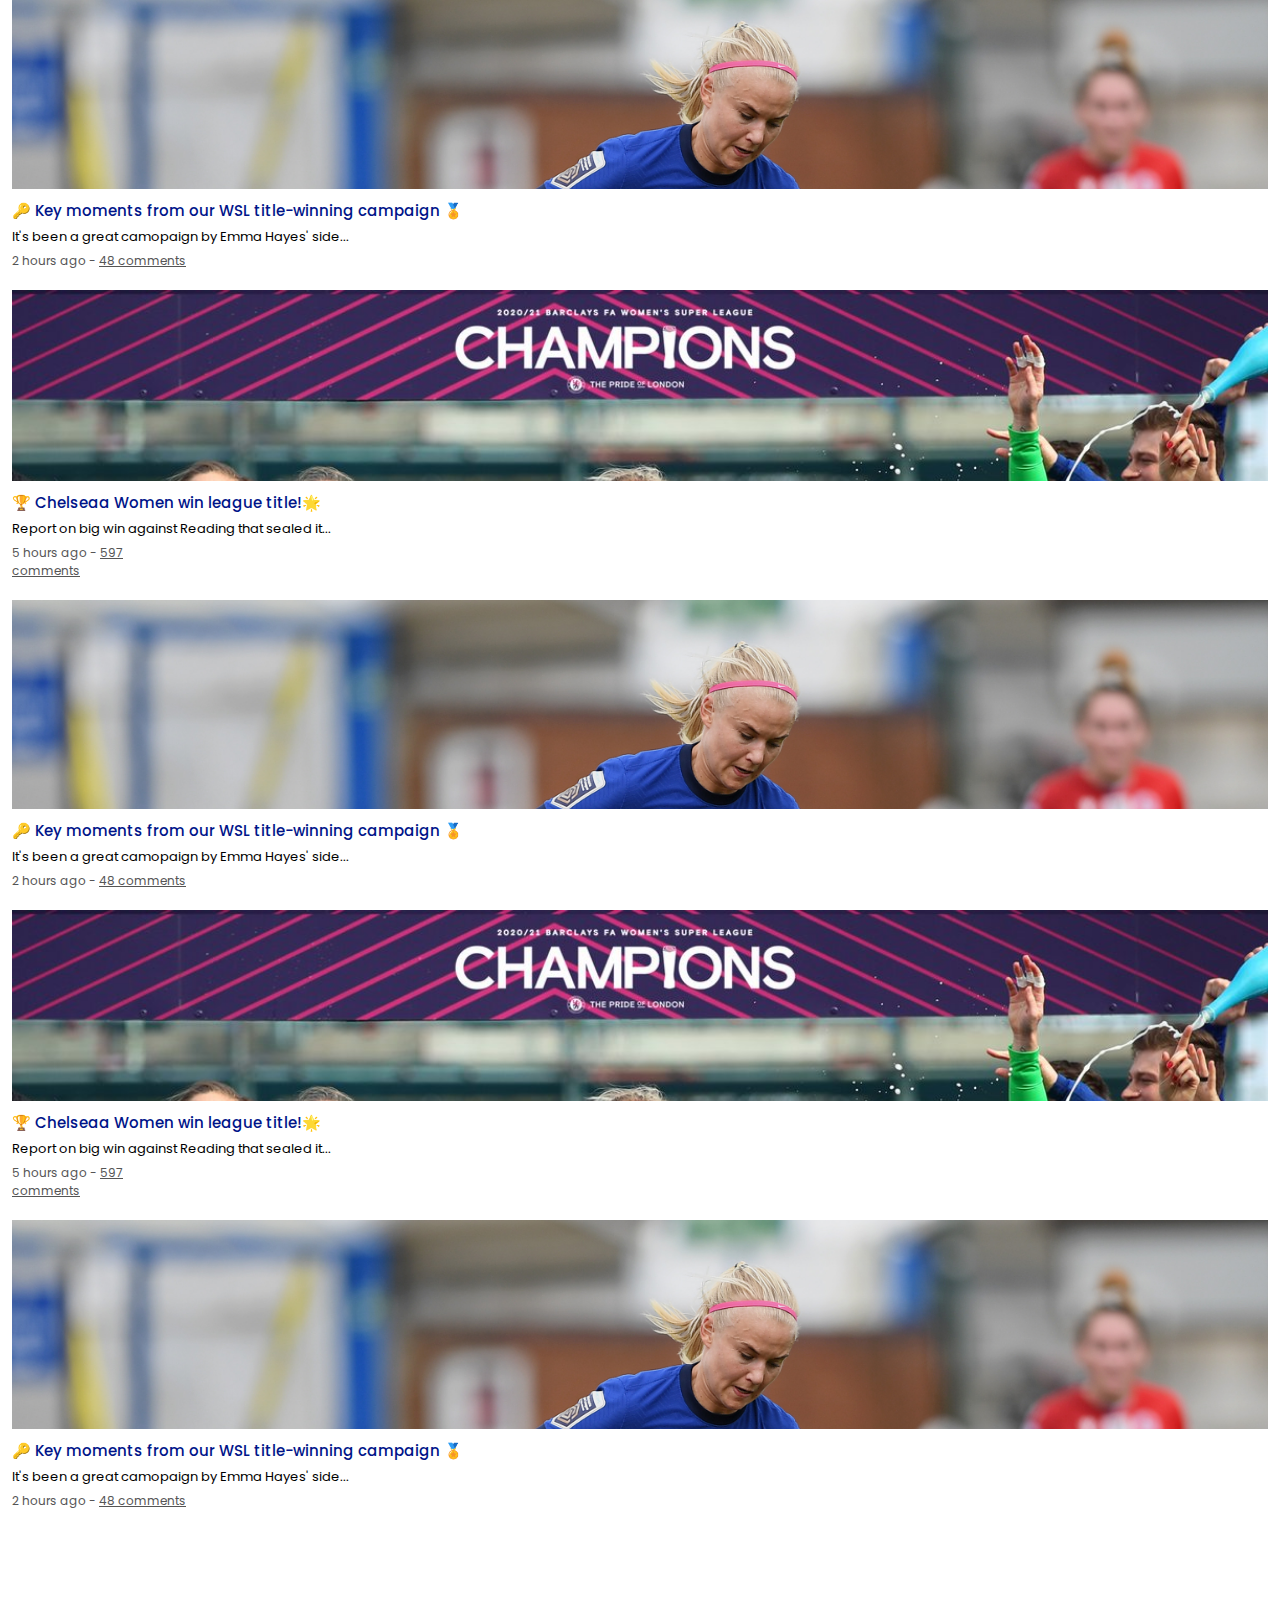
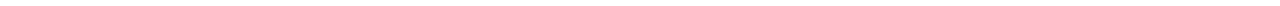
==== commit c403ca32: "Third commit" ====
--- a/index.html
+++ b/index.html
@@ -17,7 +17,6 @@
     </nav>
 
     <main>
-
         <div class="latest">
             <div class="title">
                 <h3>Key moments from our WSL title-winning campaign.</h3>
@@ -39,47 +38,191 @@
             </div>
  
             <div class="feed">
-                <div class="article-image"></div>
-            </div>
- 
-            <div class="feed">
-                <div class="article-image"></div>
-            </div>
- 
-            <div class="feed">
-                <div class="article-image"></div>
-            </div>
- 
-            <div class="feed">
-                <div class="article-image"></div>
-            </div>
- 
-            <div class="feed">
-                <div class="article-image"></div>
-            </div>
- 
-            <div class="feed">
-                <div class="article-image"></div>
-            </div>
- 
-            <div class="feed">
-                <div class="article-image"></div>
-            </div>
- 
-            <div class="feed">
-                <div class="article-image"></div>
-            </div>
- 
-            <div class="feed">
-                <div class="article-image"></div>
-            </div>
-        </div>
-
+                <div class="article-image"><img src="./images/E1Addf8XEAI0fGL.jpg" alt=""></div>
+
+                <div class="headline">
+                    <p>&#127942 Chelseaa Women win league title!&#127775</p>
+                    <small>Report on big win against Reading  that sealed it...</small>
+                    <span>5 hours ago - <a href="#">597 comments</a></span>
+                </div>
+            </div>
+ 
+            <div class="feed">
+                <div class="article-image"><img src="./images/E085ZREWUAEnUPp.jpg" alt=""></div>
+
+                <div class="headline">
+                    <p>&#128273 Key moments from our WSL title-winning campaign &#127941</p>
+                    <small>It's been a great camopaign by Emma Hayes' side...</small>
+                    <span>2 hours ago - <a href="#">48 comments</a></span>
+                </div>
+            </div>
+
+            <div class="feed">
+                <div class="article-image"><img src="./images/E1Addf8XEAI0fGL.jpg" alt=""></div>
+
+                <div class="headline">
+                    <p>&#127942 Chelseaa Women win league title!&#127775</p>
+                    <small>Report on big win against Reading  that sealed it...</small>
+                    <span>5 hours ago - <a href="#">597 comments</a></span>
+                </div>
+            </div>
+ 
+            <div class="feed">
+                <div class="article-image"><img src="./images/E085ZREWUAEnUPp.jpg" alt=""></div>
+
+                <div class="headline">
+                    <p>&#128273 Key moments from our WSL title-winning campaign &#127941</p>
+                    <small>It's been a great camopaign by Emma Hayes' side...</small>
+                    <span>2 hours ago - <a href="#">48 comments</a></span>
+                </div>
+            </div>
+
+            <div class="feed">
+                <div class="article-image"><img src="./images/E1Addf8XEAI0fGL.jpg" alt=""></div>
+
+                <div class="headline">
+                    <p>&#127942 Chelseaa Women win league title!&#127775</p>
+                    <small>Report on big win against Reading  that sealed it...</small>
+                    <span>5 hours ago - <a href="#">597 comments</a></span>
+                </div>
+            </div>
+ 
+            <div class="feed">
+                <div class="article-image"><img src="./images/E085ZREWUAEnUPp.jpg" alt=""></div>
+
+                <div class="headline">
+                    <p>&#128273 Key moments from our WSL title-winning campaign &#127941</p>
+                    <small>It's been a great camopaign by Emma Hayes' side...</small>
+                    <span>2 hours ago - <a href="#">48 comments</a></span>
+                </div>
+            </div>
+
+            <div class="feed">
+                <div class="article-image"><img src="./images/E1Addf8XEAI0fGL.jpg" alt=""></div>
+
+                <div class="headline">
+                    <p>&#127942 Chelseaa Women win league title!&#127775</p>
+                    <small>Report on big win against Reading  that sealed it...</small>
+                    <span>5 hours ago - <a href="#">597 comments</a></span>
+                </div>
+            </div>
+ 
+            <div class="feed">
+                <div class="article-image"><img src="./images/E085ZREWUAEnUPp.jpg" alt=""></div>
+
+                <div class="headline">
+                    <p>&#128273 Key moments from our WSL title-winning campaign &#127941</p>
+                    <small>It's been a great camopaign by Emma Hayes' side...</small>
+                    <span>2 hours ago - <a href="#">48 comments</a></span>
+                </div>
+            </div>
+
+            <div class="feed">
+                <div class="article-image"><img src="./images/E1Addf8XEAI0fGL.jpg" alt=""></div>
+
+                <div class="headline">
+                    <p>&#127942 Chelseaa Women win league title!&#127775</p>
+                    <small>Report on big win against Reading  that sealed it...</small>
+                    <span>5 hours ago - <a href="#">597 comments</a></span>
+                </div>
+            </div>
+ 
+            <div class="feed">
+                <div class="article-image"><img src="./images/E085ZREWUAEnUPp.jpg" alt=""></div>
+
+                <div class="headline">
+                    <p>&#128273 Key moments from our WSL title-winning campaign &#127941</p>
+                    <small>It's been a great camopaign by Emma Hayes' side...</small>
+                    <span>2 hours ago - <a href="#">48 comments</a></span>
+                </div>
+            </div>
+
+            <div class="feed">
+                <div class="article-image"><img src="./images/E1Addf8XEAI0fGL.jpg" alt=""></div>
+
+                <div class="headline">
+                    <p>&#127942 Chelseaa Women win league title!&#127775</p>
+                    <small>Report on big win against Reading  that sealed it...</small>
+                    <span>5 hours ago - <a href="#">597 comments</a></span>
+                </div>
+            </div>
+ 
+            <div class="feed">
+                <div class="article-image"><img src="./images/E085ZREWUAEnUPp.jpg" alt=""></div>
+
+                <div class="headline">
+                    <p>&#128273 Key moments from our WSL title-winning campaign &#127941</p>
+                    <small>It's been a great camopaign by Emma Hayes' side...</small>
+                    <span>2 hours ago - <a href="#">48 comments</a></span>
+                </div>
+            </div>
+
+            <div class="feed">
+                <div class="article-image"><img src="./images/E1Addf8XEAI0fGL.jpg" alt=""></div>
+
+                <div class="headline">
+                    <p>&#127942 Chelseaa Women win league title!&#127775</p>
+                    <small>Report on big win against Reading  that sealed it...</small>
+                    <span>5 hours ago - <a href="#">597 comments</a></span>
+                </div>
+            </div>
+ 
+            <div class="feed">
+                <div class="article-image"><img src="./images/E085ZREWUAEnUPp.jpg" alt=""></div>
+
+                <div class="headline">
+                    <p>&#128273 Key moments from our WSL title-winning campaign &#127941</p>
+                    <small>It's been a great camopaign by Emma Hayes' side...</small>
+                    <span>2 hours ago - <a href="#">48 comments</a></span>
+                </div>
+            </div>
+
+            <div class="feed">
+                <div class="article-image"><img src="./images/E1Addf8XEAI0fGL.jpg" alt=""></div>
+
+                <div class="headline">
+                    <p>&#127942 Chelseaa Women win league title!&#127775</p>
+                    <small>Report on big win against Reading  that sealed it...</small>
+                    <span>5 hours ago - <a href="#">597 comments</a></span>
+                </div>
+            </div>
+ 
+            <div class="feed">
+                <div class="article-image"><img src="./images/E085ZREWUAEnUPp.jpg" alt=""></div>
+
+                <div class="headline">
+                    <p>&#128273 Key moments from our WSL title-winning campaign &#127941</p>
+                    <small>It's been a great camopaign by Emma Hayes' side...</small>
+                    <span>2 hours ago - <a href="#">48 comments</a></span>
+                </div>
+            </div>
+
+            <div class="feed">
+                <div class="article-image"><img src="./images/E1Addf8XEAI0fGL.jpg" alt=""></div>
+
+                <div class="headline">
+                    <p>&#127942 Chelseaa Women win league title!&#127775</p>
+                    <small>Report on big win against Reading  that sealed it...</small>
+                    <span>5 hours ago - <a href="#">597 comments</a></span>
+                </div>
+            </div>
+ 
+            <div class="feed">
+                <div class="article-image"><img src="./images/E085ZREWUAEnUPp.jpg" alt=""></div>
+
+                <div class="headline">
+                    <p>&#128273 Key moments from our WSL title-winning campaign &#127941</p>
+                    <small>It's been a great camopaign by Emma Hayes' side...</small>
+                    <span>2 hours ago - <a href="#">48 comments</a></span>
+                </div>
+            </div>
+ 
+            
     </main>
 
     <footer class="bottom-nav">
         
-        <button class="menu active">
+        <button onclick="document.location='./index.html'" class="menu active">
             
             <span class="icons">
                 <svg id="Layer_1" enable-background="new 0 0 511.533 511.533" height="512" viewBox="0 0 511.533 511.533" width="512" xmlns="http://www.w3.org/2000/svg"><path d="m436.621 74.912c-48.308-48.308-112.537-74.912-180.854-74.912s-132.547 26.604-180.855 74.912-74.912 112.537-74.912 180.855 26.604 132.546 74.912 180.854 112.537 74.912 180.854 74.912 132.547-26.604 180.854-74.912c48.308-48.308 74.912-112.537 74.912-180.854s-26.603-132.547-74.911-180.855zm.125 240.114 43.062-31.137c-3.574 28.944-12.662 56.616-26.732 81.786zm-20.201-22.413-71.515-23.563-24.828-76.415 44.441-60.748 80.028.136c22.188 33.721 34.863 72.757 36.635 113.762zm-160.778 25.933-59.706-43.379 22.806-70.189h73.801l22.806 70.189zm-89.237-49.577-71.628 23.199-64.651-47.027c1.886-40.986 14.672-79.987 36.961-113.654l80.007.091 44.13 61.006zm-108.384 96.142c-13.993-25.204-23.002-52.898-26.495-81.855l42.968 31.255zm362.893-263.128-53.077-.09-16.378-50.674c23.415 10.986 44.991 26.075 63.823 44.907 1.921 1.921 3.789 3.88 5.632 5.857zm-105.247-63.955 24.62 76.171-44.464 60.778h-80.31l-44.122-60.995 24.843-76.116c19.125-5.182 39.059-7.866 59.408-7.866 20.566 0 40.712 2.737 60.025 8.028zm-155.261 12.924-16.522 50.622-53.079-.06c1.703-1.817 3.427-3.619 5.196-5.388 18.988-18.988 40.766-34.166 64.405-45.174zm-81.13 345.779 24.751-76.025 71.621-23.197 64.993 47.22v75.288l-64.778 47.064c-29.628-11.17-56.803-28.614-79.863-51.674-5.957-5.957-11.526-12.198-16.724-18.676zm133.352 80.722 43.013-31.251 43.013 31.251c-14.029 2.692-28.414 4.08-43.013 4.08s-28.984-1.389-43.013-4.08zm122.791-10.371-64.778-47.064v-75.288l64.925-47.171 71.499 23.558 24.541 76.116c-5.083 6.298-10.519 12.371-16.323 18.175-23.061 23.06-50.236 40.504-79.864 51.674z"/>
@@ -92,7 +235,7 @@
 
         </button>
         
-        <button class="menu">
+        <button onclick="document.location='./pages/Watch.html'" class="menu">
             
             <span class="icons">
                 <svg version="1.1" id="Capa_1" xmlns="http://www.w3.org/2000/svg" xmlns:xlink="http://www.w3.org/1999/xlink" x="0px" y="0px"
@@ -140,7 +283,7 @@
 
         </button>
         
-        <div class="menu">
+        <div onclick="document.location='./pages/matches.html'" class="menu">
             
             <span class="icons">
                 <svg id="Icons" height="512" viewBox="0 0 74 74" width="512" xmlns="http://www.w3.org/2000/svg"><path d="m61 72h-48a1 1 0 0 1 -1-1v-68a1 1 0 0 1 1-1h48a1 1 0 0 1 1 1v43.53a1 1 0 0 1 -2 0v-42.53h-46v66h46v-6.53a1 1 0 0 1 2 0v7.53a1 1 0 0 1 -1 1z"/><path d="m61 57.47a1 1 0 0 1 -1-1v-2.94a1 1 0 0 1 2 0v2.94a1 1 0 0 1 -1 1z"/><path d="m51 12h-27a1 1 0 0 1 -1-1v-8a1 1 0 0 1 1-1h27a1 1 0 0 1 1 1v8a1 1 0 0 1 -1 1zm-26-2h25v-6h-25z"/><path d="m37 18a7.008 7.008 0 0 1 -7-7 1 1 0 0 1 2 0 5 5 0 0 0 10 0 1 1 0 0 1 2 0 7.008 7.008 0 0 1 -7 7z"/><path d="m51 72h-27a1 1 0 0 1 -1-1v-8a1 1 0 0 1 1-1h27a1 1 0 0 1 1 1v8a1 1 0 0 1 -1 1zm-26-2h25v-6h-25z"/><path d="m43 64a1 1 0 0 1 -1-1 5 5 0 0 0 -10 0 1 1 0 0 1 -2 0 7 7 0 0 1 14 0 1 1 0 0 1 -1 1z"/><path d="m61 38h-48a1 1 0 0 1 0-2h48a1 1 0 0 1 0 2z"/><path d="m37 49a12 12 0 1 1 12-12 12.013 12.013 0 0 1 -12 12zm0-22a10 10 0 1 0 10 10 10.011 10.011 0 0 0 -10-10z"/></svg>
@@ -152,7 +295,7 @@
 
         </div>
         
-        <button class="menu">
+        <button onclick="document.location='./pages/shop.html'" class="menu">
             
             <span class="icons">
 
@@ -205,7 +348,7 @@
 
         </button>
         
-        <button class="menu">
+        <button onclick="document.location='./pages/more.html'" class="menu">
             
             <span class="icons">
                 <svg height="448pt" viewBox="0 0 448 448" width="448pt" xmlns="http://www.w3.org/2000/svg"><path d="m280 56c0 30.929688-25.070312 56-56 56s-56-25.070312-56-56 25.070312-56 56-56 56 25.070312 56 56zm0 0"/><path d="m280 392c0 30.929688-25.070312 56-56 56s-56-25.070312-56-56 25.070312-56 56-56 56 25.070312 56 56zm0 0"/><path d="m280 224c0 30.929688-25.070312 56-56 56s-56-25.070312-56-56 25.070312-56 56-56 56 25.070312 56 56zm0 0"/><path d="m448 56c0 30.929688-25.070312 56-56 56s-56-25.070312-56-56 25.070312-56 56-56 56 25.070312 56 56zm0 0"/><path d="m448 392c0 30.929688-25.070312 56-56 56s-56-25.070312-56-56 25.070312-56 56-56 56 25.070312 56 56zm0 0"/><path d="m448 224c0 30.929688-25.070312 56-56 56s-56-25.070312-56-56 25.070312-56 56-56 56 25.070312 56 56zm0 0"/><path d="m112 56c0 30.929688-25.070312 56-56 56s-56-25.070312-56-56 25.070312-56 56-56 56 25.070312 56 56zm0 0"/><path d="m112 392c0 30.929688-25.070312 56-56 56s-56-25.070312-56-56 25.070312-56 56-56 56 25.070312 56 56zm0 0"/><path d="m112 224c0 30.929688-25.070312 56-56 56s-56-25.070312-56-56 25.070312-56 56-56 56 25.070312 56 56zm0 0"/></svg>
--- a/css/style.css
+++ b/css/style.css
@@ -57,7 +57,6 @@
     overflow: hidden;
     display: flex;
     align-items: flex-end;
-    margin-bottom: 28px;
 }
 
 main > .latest > .title {
@@ -83,7 +82,7 @@
 }
 
 main > .other-feed {
-    padding: 0px 12px;
+    padding:12px;
 }
 
 main > .other-feed > .feed {
@@ -93,23 +92,20 @@
     width: 100%;
     height: 300px;
     background-color: transparent;
-    margin: 20px 0px;
+    margin: 6px 0px 10px 0px;
 }
 
-main > .other-feed > .feed:nth-child(1) > .article-image {
+main > .other-feed > .feed > .article-image {
     width: 100%;
     height: 300px;
-    
-    background-repeat: no-repeat;
-    background-position: center;
-    background-size: cover;
+    overflow: hidden;
 }
 
-main > .other-feed > .feed:nth-child(1) > .article-image > img {
+main > .other-feed > .feed > .article-image > img {
     width: 100%;
 }
 
-main > .other-feed > .feed:nth-child(1) > .headline {
+main > .other-feed > .feed > .headline {
     width: 100%;
     display: flex;
     justify-content: center;
@@ -117,19 +113,19 @@
     padding: 10px 0;
 }
 
-main > .other-feed > .feed:nth-child(1) > .headline > p {
+main > .other-feed > .feed > .headline > p {
     color: #001489;
     font-size: 15px;
     font-weight: 500;
     margin-bottom: 5px;
 }
 
-main > .other-feed > .feed:nth-child(1) > .headline > small {
+main > .other-feed > .feed > .headline > small {
     font-size: 13px;
     margin-bottom: 5px;
 }
 
-main > .other-feed > .feed:nth-child(1) > .headline > span, a {
+main > .other-feed > .feed > .headline > span, a {
     width: 180px;
     font-size: 12px;
     color: #555;
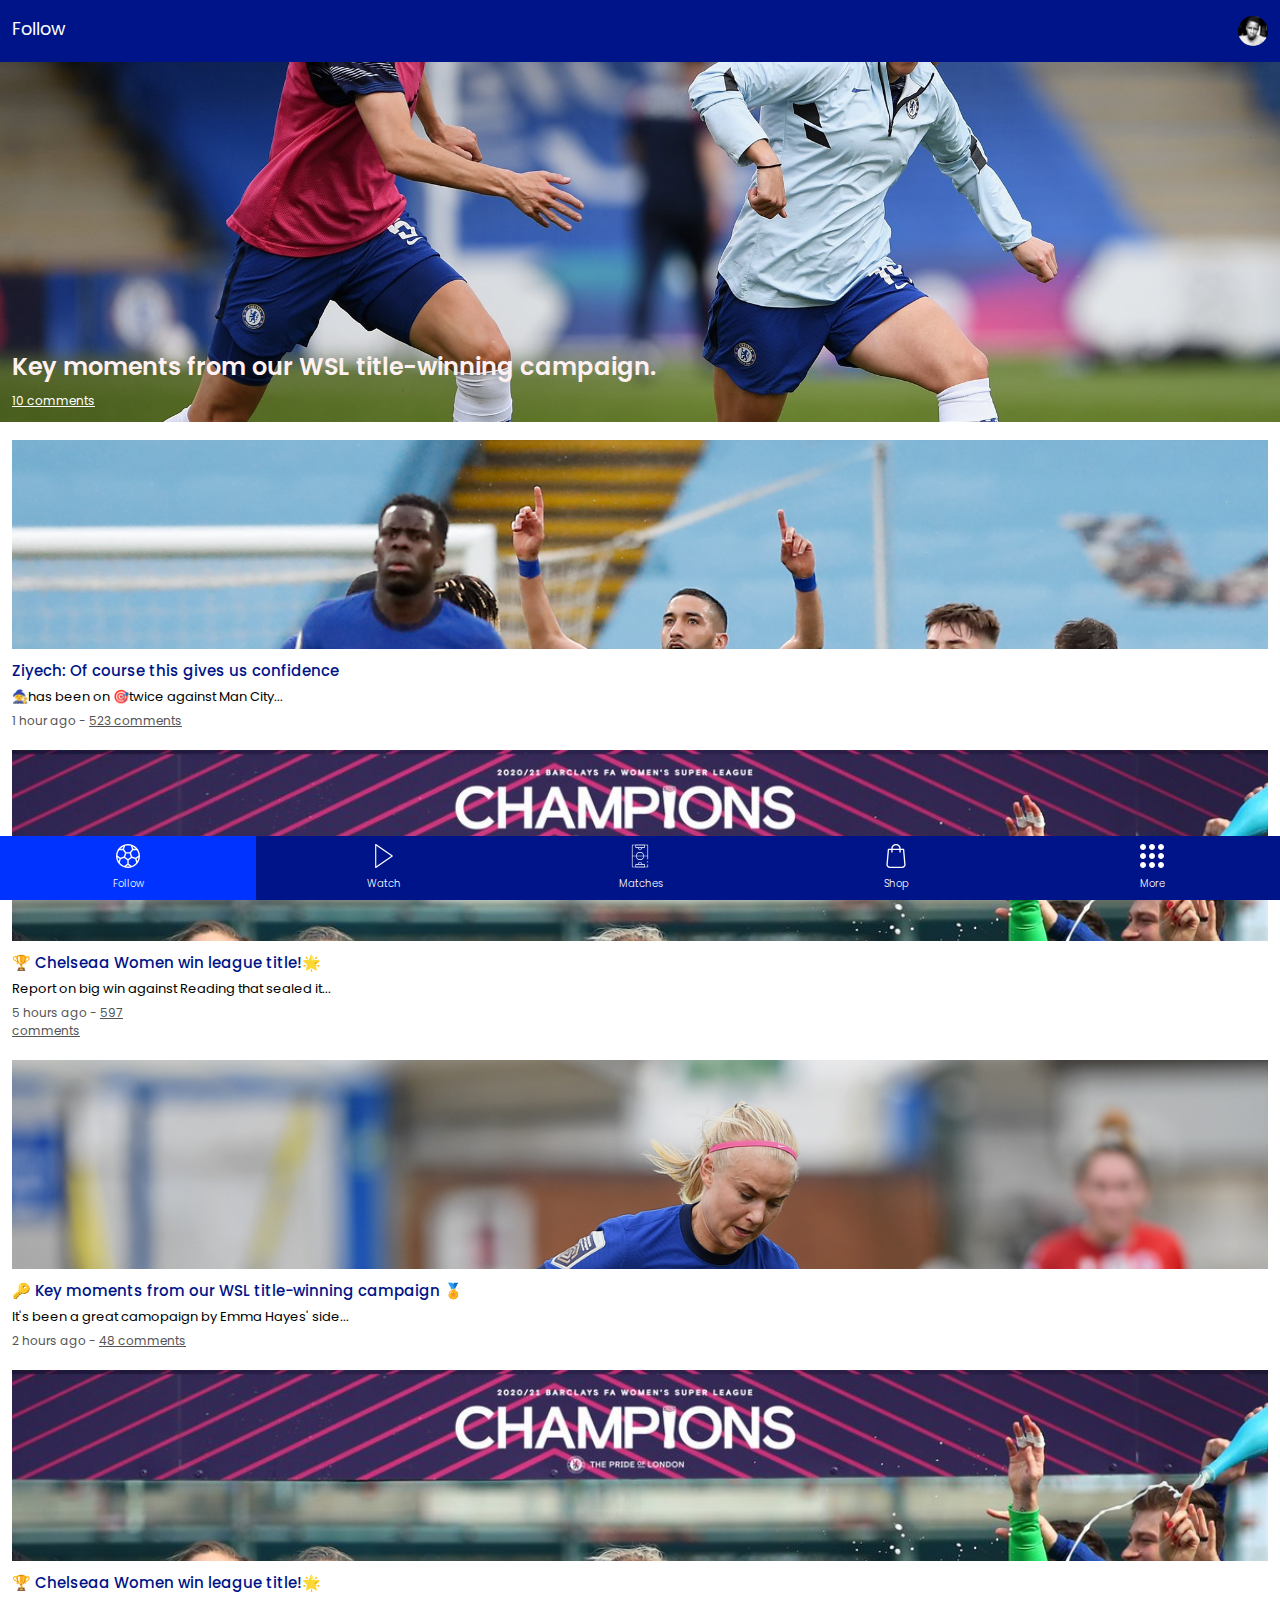
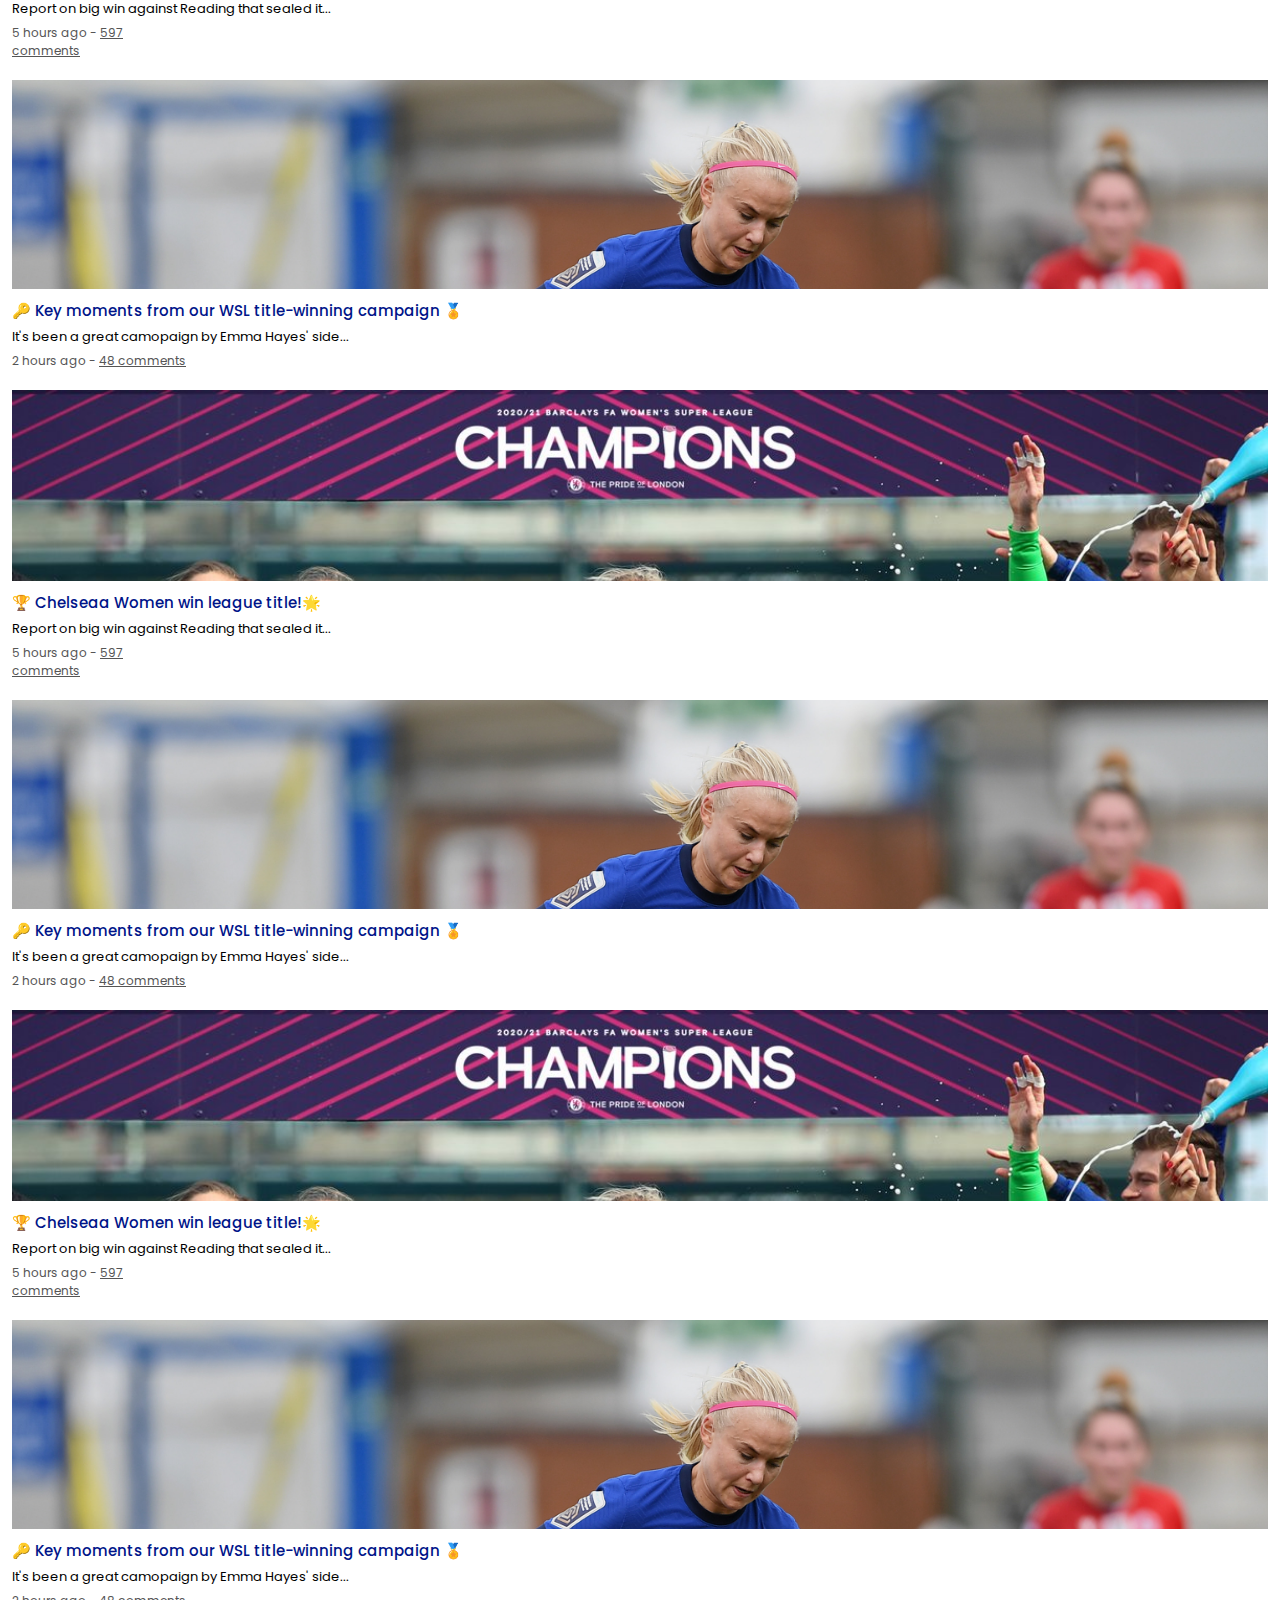
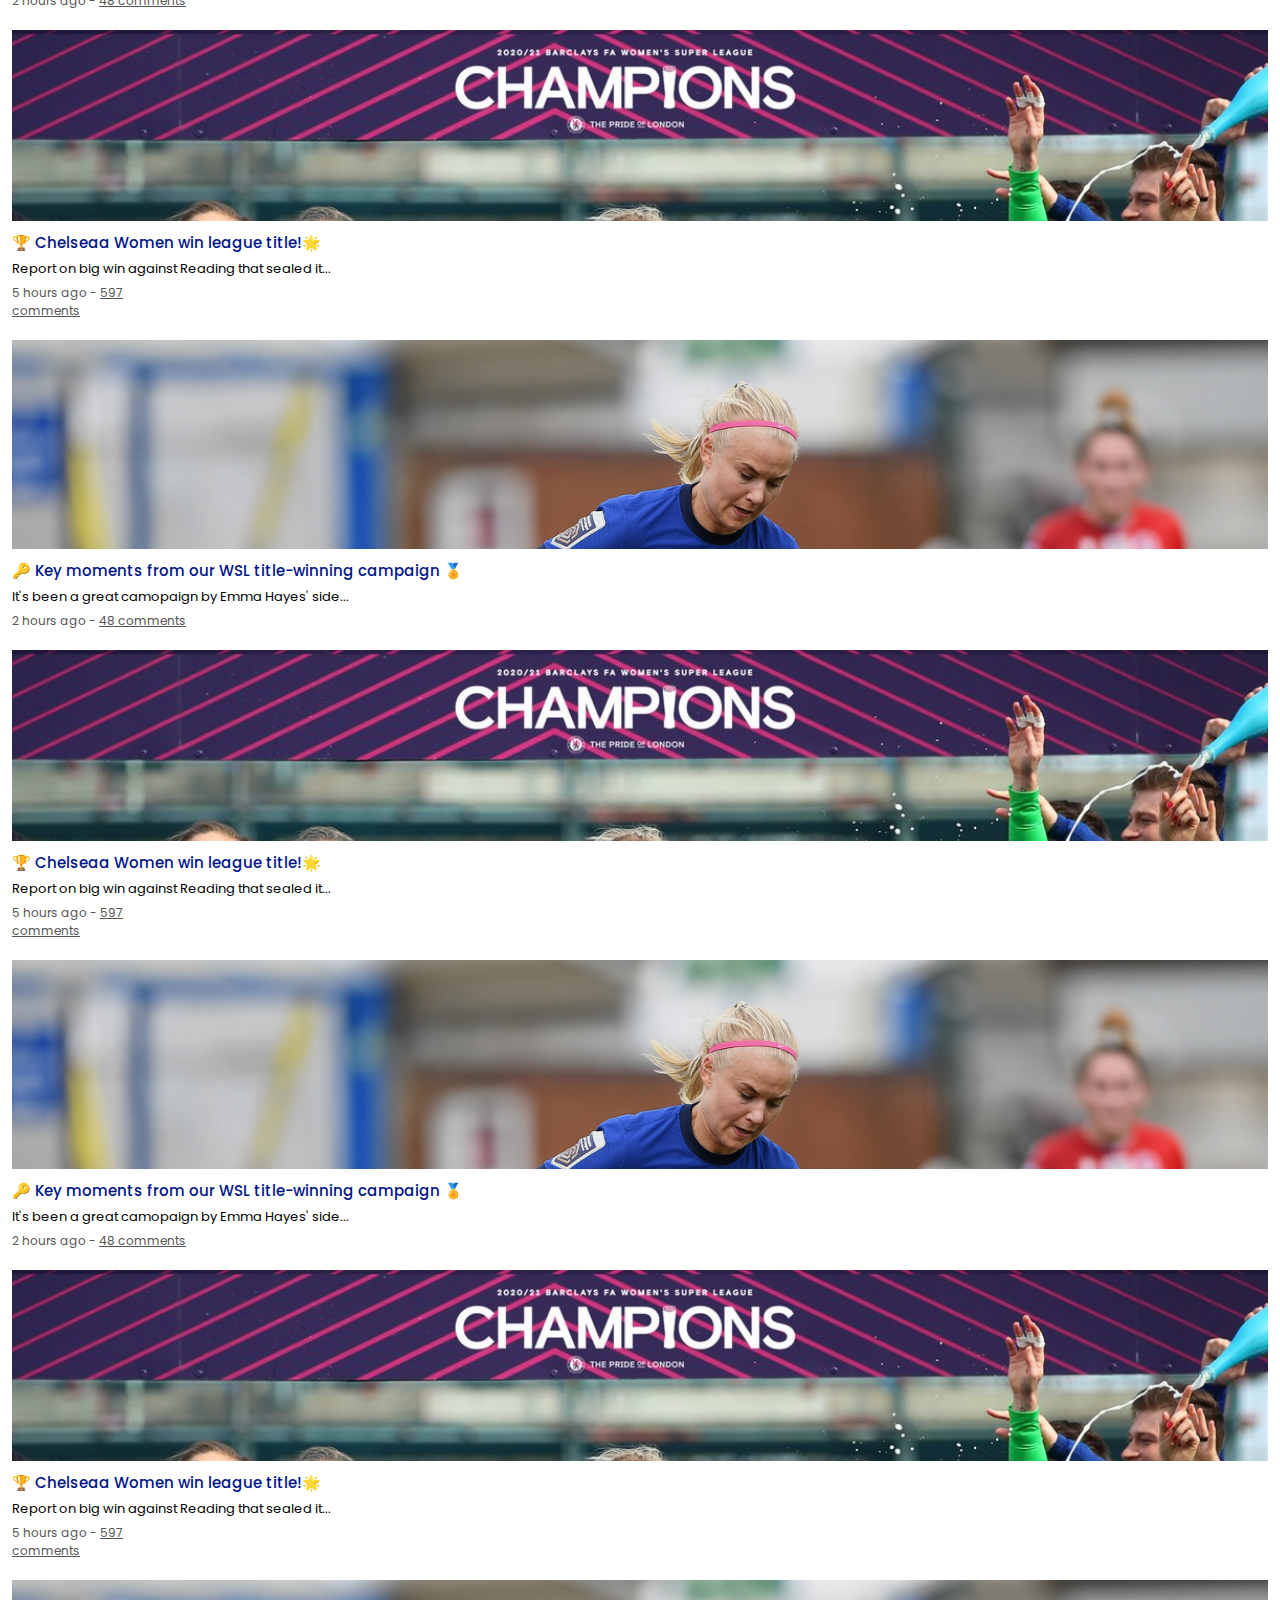
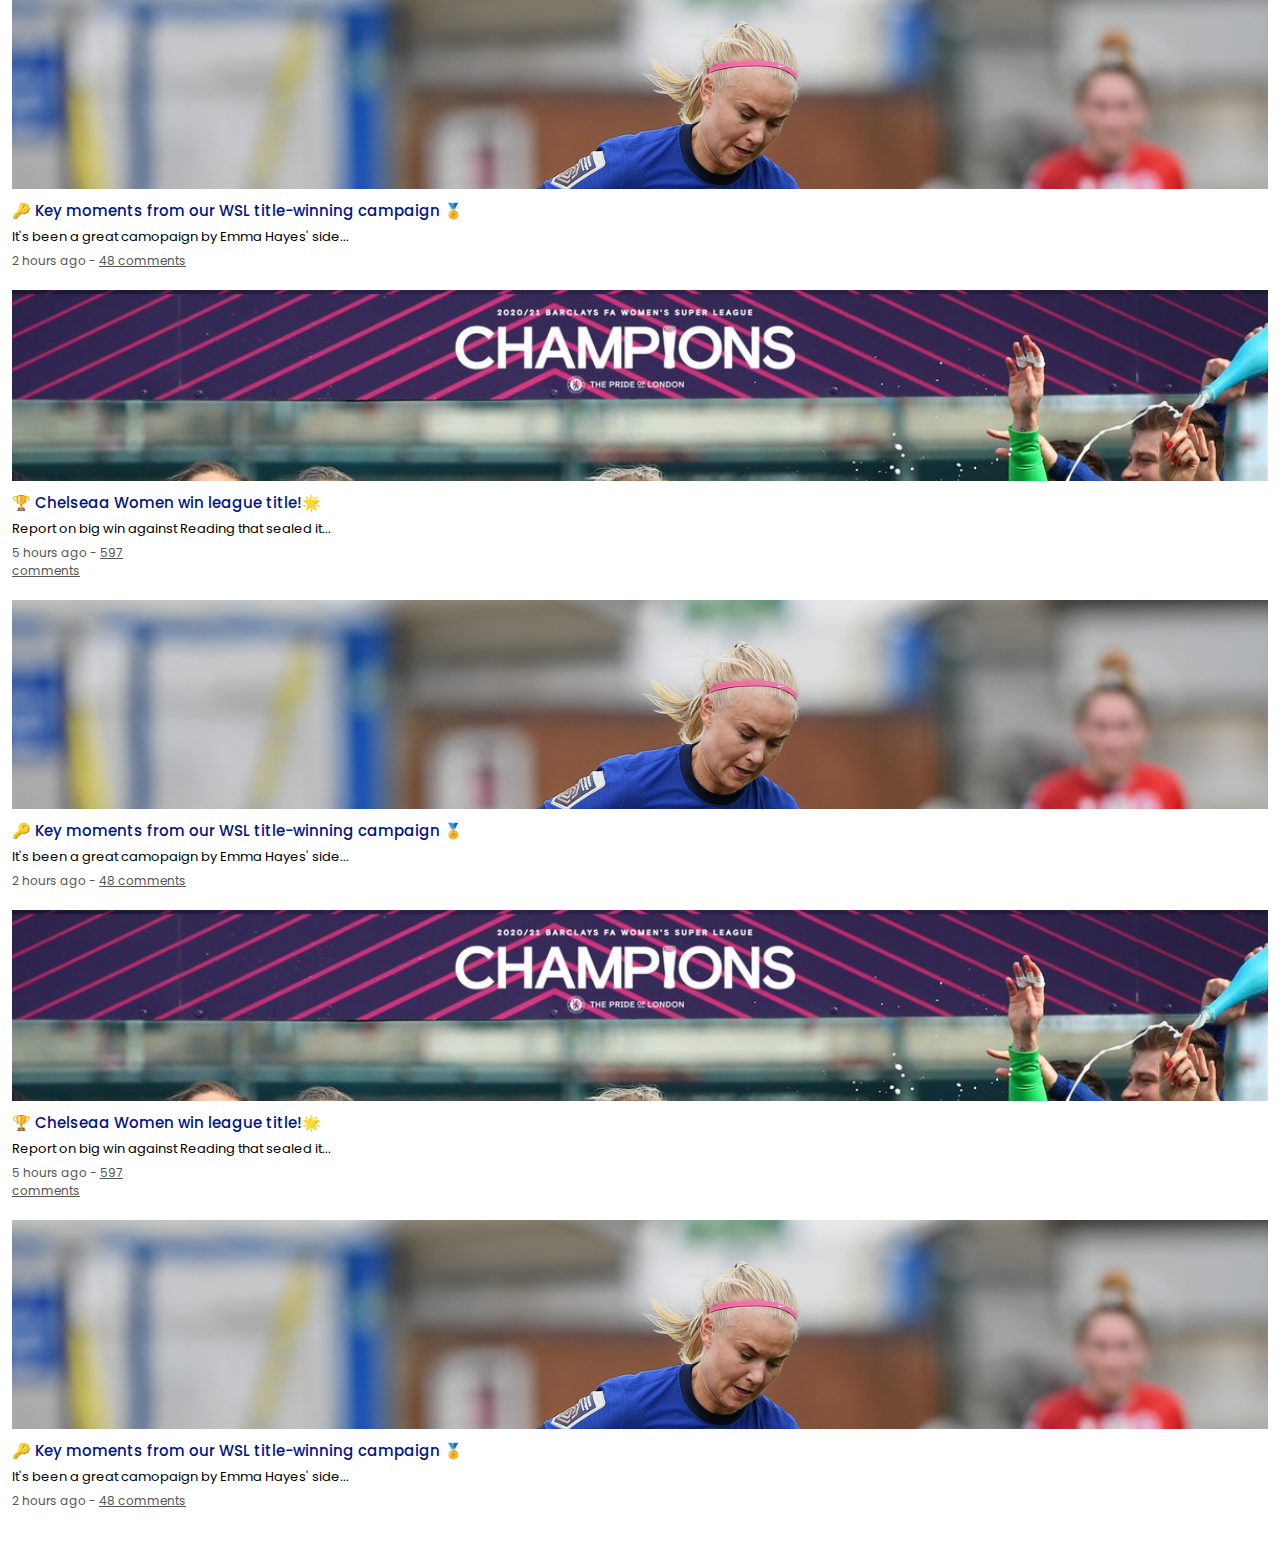
==== commit 64ce627a: "Latest update" ====
--- a/index.html
+++ b/index.html
@@ -17,6 +17,7 @@
     </nav>
 
     <main>
+        
         <div class="latest">
             <div class="title">
                 <h3>Key moments from our WSL title-winning campaign.</h3>
--- a/css/style.css
+++ b/css/style.css
@@ -132,16 +132,14 @@
 }
 
 
-
-
-
+/* Bottom navigation Styling */
 
 .bottom-nav {
     width: 100%;
     display: flex;
     align-items: center;
     background-color:#001489;
-    position: sticky;
+    position: fixed;
     bottom: 0px;
 }
 
